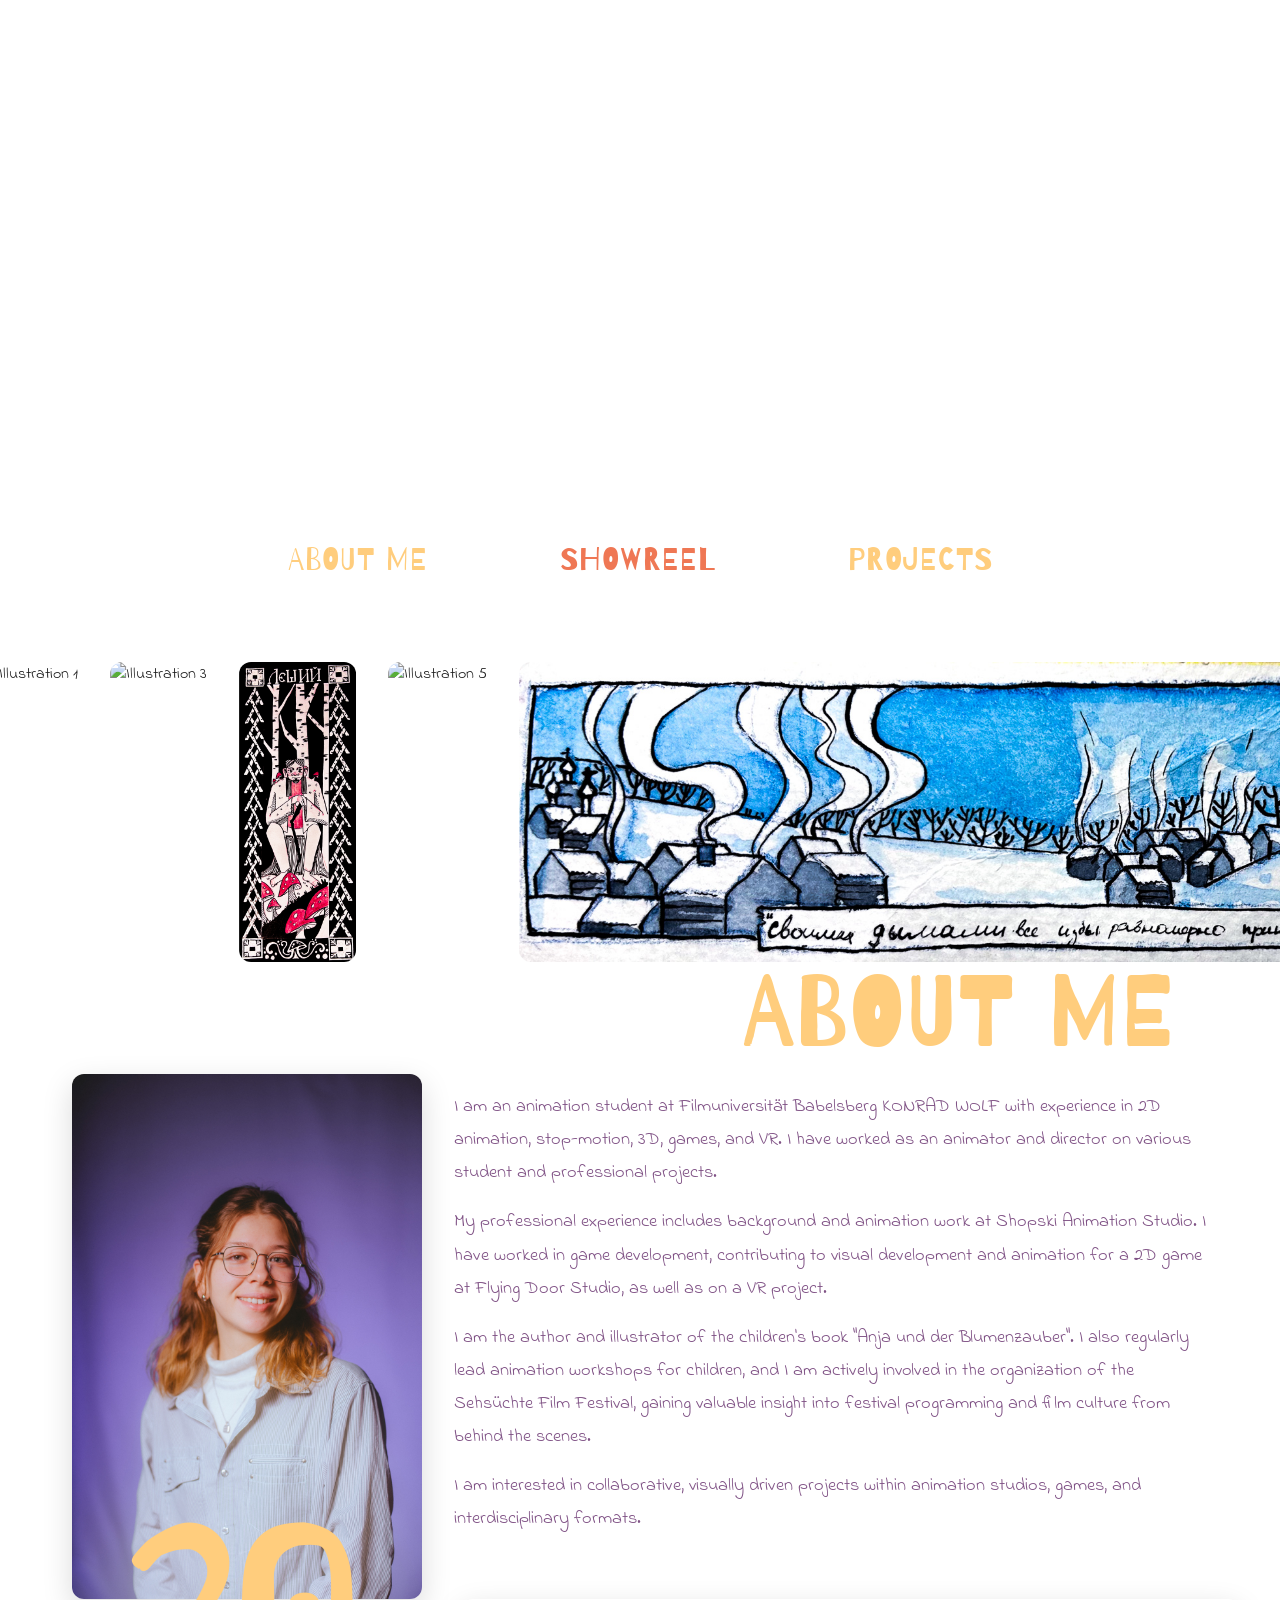
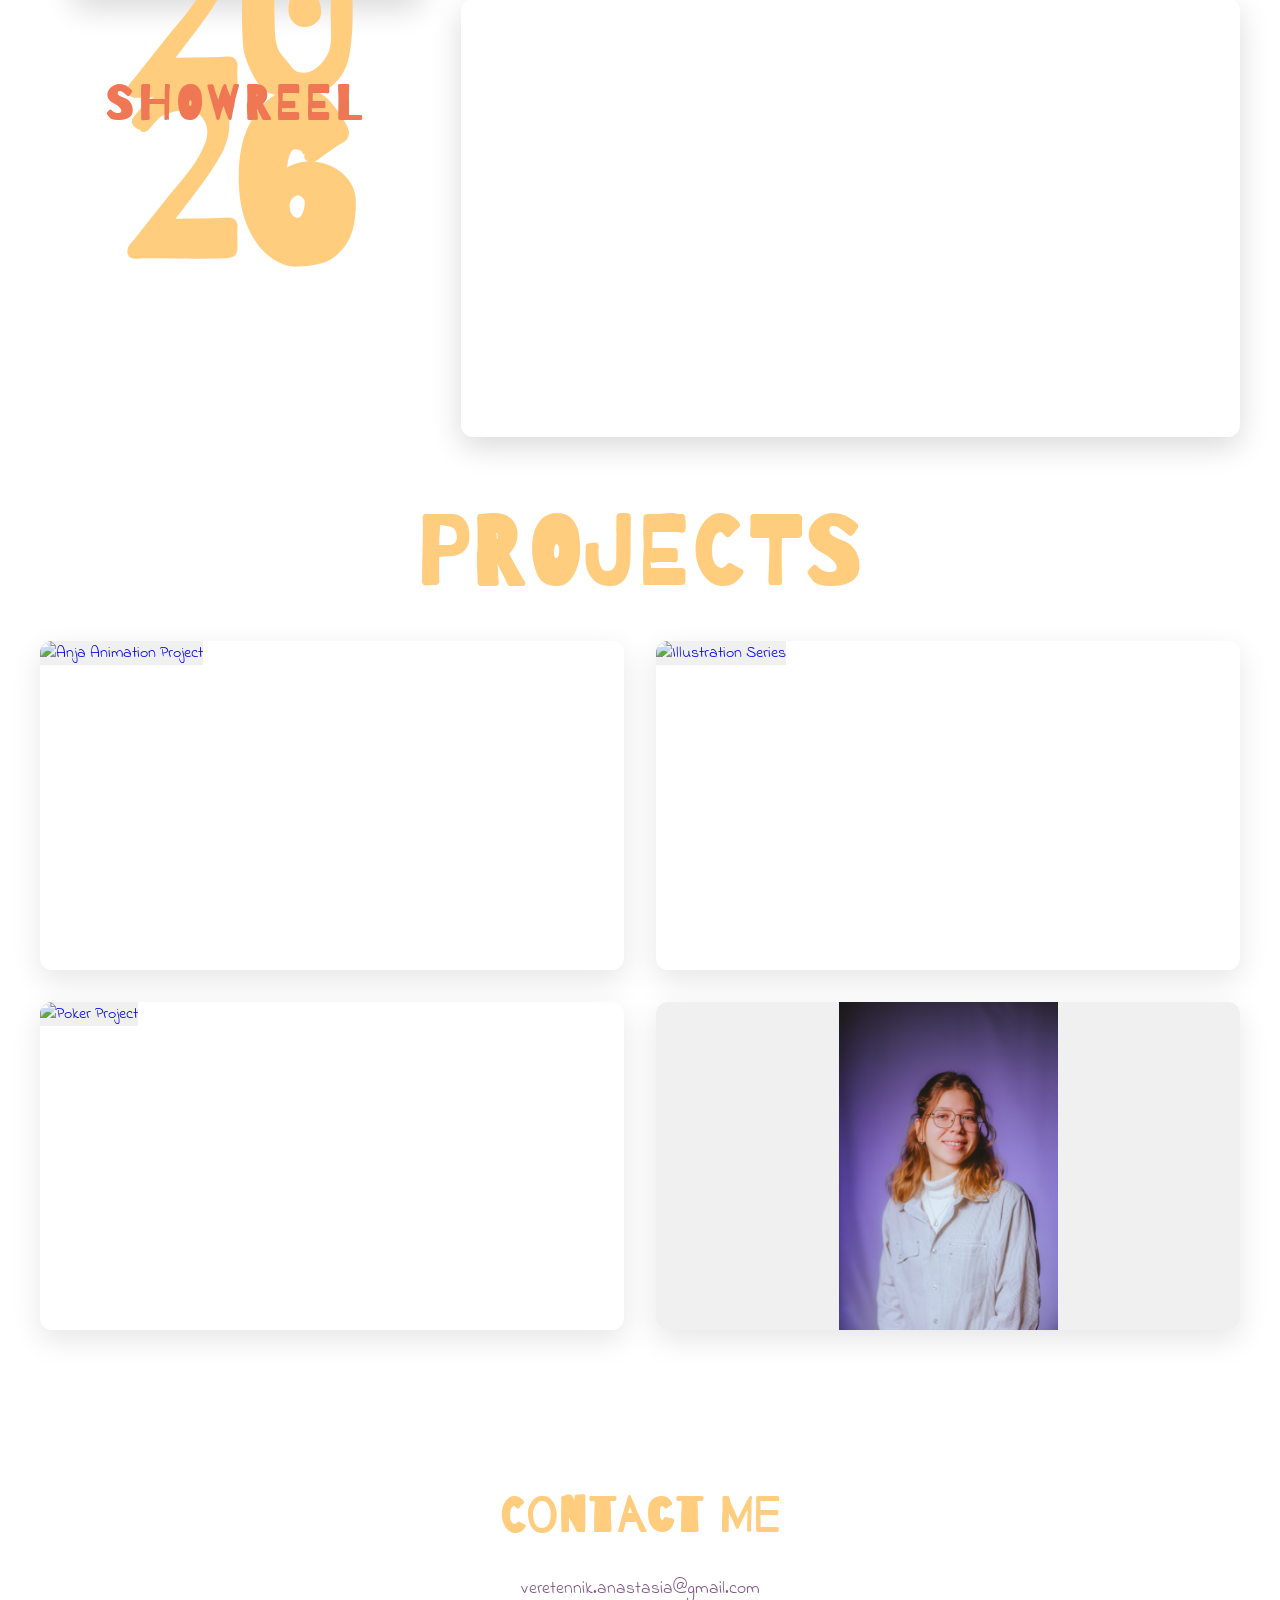
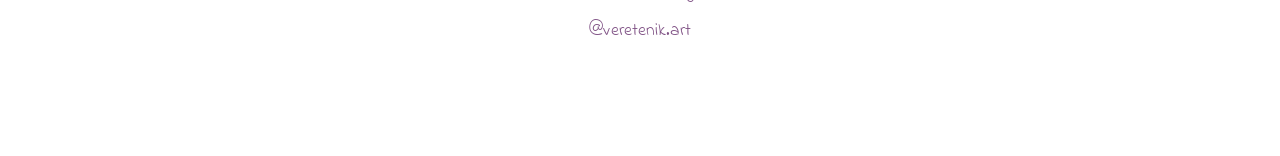
==== index.html @ 8723a213 "Home page ready" ====
<!DOCTYPE html>
<html lang="en">

<head>
    <meta charset="UTF-8">
    <meta name="viewport" content="width=device-width, initial-scale=1.0">
    <title>Anastasia Veretennikova - Portfolio</title>
    <link rel="preconnect" href="https://fonts.googleapis.com">
    <link rel="preconnect" href="https://fonts.gstatic.com" crossorigin>
    <link href="https://fonts.googleapis.com/css2?family=Barrio&family=Indie+Flower&display=swap" rel="stylesheet">
    <link rel="stylesheet" href="styles.css">
</head>

<body>
    <!-- Hero Section -->
    <section id="hero" class="hero">
        <video autoplay muted loop class="hero-animation">
            <source src="assets/Dream%204.MP4" type="video/mp4">
            <source src="assets/Poker/Anastasia_Veretennikova.mp4" type="video/mp4">
        </video>

        <!-- Navigation Buttons Below Hero -->
        <nav class="hero-nav">
            <button class="nav-btn" data-target="about">About Me</button>
            <button class="nav-btn" data-target="showreel">Showreel</button>
            <button class="nav-btn" data-target="projects">Projects</button>
        </nav>
    </section>

    <!-- Horizontal Scrolling Gallery -->
    <section id="gallery" class="gallery-section">
        <h2 class="section-title">Featured Works</h2>

        <div class="gallery-wrapper">
            <div class="gallery-container">
                <div class="gallery-item">
                    <img src="assets/Illustration/0.png" alt="Illustration 0">
                </div>
                <div class="gallery-item">
                    <img src="assets/Illustration/1.png" alt="Illustration 1">
                </div>
                <div class="gallery-item">
                    <img src="assets/Illustration/3.png" alt="Illustration 3">
                </div>
                <div class="gallery-item">
                    <img src="assets/Illustration/4.jpg" alt="Illustration 4">
                </div>
                <div class="gallery-item">
                    <img src="assets/Illustration/5.HEIC" alt="Illustration 5">
                </div>
                <div class="gallery-item">
                    <img src="assets/Illustration/6.jpg" alt="Illustration 6">
                </div>
                <div class="gallery-item">
                    <img src="assets/Illustration/7.png" alt="Illustration 7">
                </div>
            </div>
        </div>
    </section>

    <!-- About Me Section -->
    <section id="about" class="about-section">
        <div class="about-container">
            <h2 class="section-title">About Me</h2>
            <div class="about-image">
                <img src="assets/2026_SehsüchteTeam-01180.jpg" alt="Portrait">
            </div>
            <div class="about-content">
                <p class="about-text">
                    I am an animation student at Filmuniversität Babelsberg KONRAD WOLF with experience in 2D animation,
                    stop-motion, 3D, games, and VR. I have worked as an animator and director on various student and
                    professional projects.
                </p>
                <p class="about-text">
                    My professional experience includes background and animation work at Shopski Animation Studio. I
                    have worked in game development, contributing to visual development and animation for a 2D game at
                    Flying Door Studio, as well as on a VR project.
                </p>
                <p class="about-text">
                    I am the author and illustrator of the children's book "Anja und der Blumenzauber". I also regularly
                    lead animation workshops for children, and I am actively involved in the organization of the
                    Sehsüchte Film Festival, gaining valuable insight into festival programming and film culture from
                    behind the scenes.
                </p>
                <p class="about-text">
                    I am interested in collaborative, visually driven projects within animation studios, games, and
                    interdisciplinary formats.
                </p>
            </div>
        </div>
    </section>

    <!-- Showreel Section -->
    <section id="showreel" class="showreel-section">
        <div class="showreel-container">
            <div class="year-badge">
                <span>20</span>
                <span>26</span>
                <span class="showreel-label">SHOWREEL</span>
            </div>
            <div class="showreel-video">
                <iframe src="https://www.youtube.com/embed/4XA3v603rYA?si=5cX8AWuKpH0LhbHI" title="YouTube video player"
                    frameborder="0"
                    allow="accelerometer; autoplay; clipboard-write; encrypted-media; gyroscope; picture-in-picture; web-share"
                    referrerpolicy="strict-origin-when-cross-origin" allowfullscreen></iframe>
            </div>
        </div>
    </section>

    <!-- Projects Section -->
    <section id="projects" class="projects-section">
        <h2 class="section-title">Projects</h2>
        <div class="projects-grid">
            <a href="projects/anja.html" class="project-card">
                <img src="assets/Anja/Untitled_Artwork%2017.png" alt="Anja Animation Project">
                <div class="project-overlay">
                    <h3>Anja Animation</h3>
                    <p>Character animation project</p>
                </div>
            </a>
            <a href="projects/illustration.html" class="project-card">
                <img src="assets/Illustration/Untitled_Artwork%2059.png" alt="Illustration Series">
                <div class="project-overlay">
                    <h3>Illustration Series</h3>
                    <p>Digital artwork collection</p>
                </div>
            </a>
            <a href="projects/poker.html" class="project-card">
                <img src="assets/Poker/Untitled_Artwork-1.png" alt="Poker Project">
                <div class="project-overlay">
                    <h3>Poker Project</h3>
                    <p>Animation & design collaboration</p>
                </div>
            </a>
            <a href="projects/sehsuchte.html" class="project-card">
                <img src="assets/2026_SehsüchteTeam-01180.jpg" alt="Sehsüchte Team">
                <div class="project-overlay">
                    <h3>Sehsüchte Team</h3>
                    <p>Festival collaboration</p>
                </div>
            </a>
        </div>
    </section>

    <!-- Contact Section -->
    <section id="contact" class="contact-section">
        <h2 class="section-title contact-title">Contact Me</h2>
        <div class="contact-info">
            <a href="mailto:veretennik.anastasia@gmail.com" class="contact-link">veretennik.anastasia@gmail.com</a>
            <p class="contact-link">@veretenik.art</p>
        </div>
    </section>

    <script src="script.js"></script>
</body>

</html>
---- styles.css ----
* {
    margin: 0;
    padding: 0;
    box-sizing: border-box;
}

:root {
    --primary-color: #1a1a1a;
    --secondary-color: #ffffff;
    --accent-color: #ff6b6b;
    --light-gray: #f5f5f5;
    --dark-gray: #333333;
}

html {
    scroll-behavior: smooth;
}

body {
    font-family: "Indie Flower", cursive;
    color: var(--primary-color);
    background-color: #ffffff;
    overflow-x: hidden;
}

/* ===== HERO SECTION ===== */
.hero {
    position: relative;
    width: 100%;
    height: 70vh;
    display: flex;
    flex-direction: column;
    align-items: center;
    justify-content: flex-end;
    overflow: hidden;
    padding-bottom: 2rem;
}

.hero-animation {
    position: absolute;
    top: 0;
    left: 0;
    width: 100%;
    height: 100%;
    object-fit: cover;
    z-index: -1;
}

.hero-nav {
    display: flex;
    gap: 2rem;
    flex-wrap: wrap;
    justify-content: center;
    position: relative;
    z-index: 100;
}

.nav-btn {
    padding: 20px 50px;
    font-size: 2rem;
    font-weight: 400;
    font-family: "Barrio", system-ui;
    border: none;
    background-color: transparent;
    color: #FFCD7D;
    cursor: pointer;
    transition: all 0.3s ease;
    letter-spacing: 1px;
    text-transform: uppercase;
}

.nav-btn[data-target="showreel"] {
    color: #EF7754;
}

.nav-btn:hover {
    opacity: 0.7;
}

/* ===== GALLERY SECTION ===== */
.gallery-section {
    position: relative;
    width: 100%;
    height: 60vh;
    padding: 2rem 0 1rem 0;
    background-color: var(--secondary-color);
    display: flex;
    flex-direction: column;
    justify-content: flex-start;
    overflow: hidden;
}

.gallery-section .section-title {
    display: none;
}

.section-title {
    font-family: "Barrio", system-ui;
    font-size: 2.5rem;
    font-weight: 700;
    text-align: center;
    margin-bottom: 3rem;
    letter-spacing: 1px;
    color: var(--primary-color);
}

.gallery-wrapper {
    position: relative;
    width: 100%;
    overflow: hidden;
    padding-left: 2rem;
    padding-right: 2rem;
}

.gallery-container {
    display: flex;
    gap: 2rem;
    padding-left: 0;
    padding-right: 0;
}

.gallery-item {
    flex: 0 0 auto;
    height: 300px;
    border-radius: 12px;
    overflow: hidden;
}

.gallery-item img {
    height: 100%;
    width: auto;
    display: block;
}

/* ===== ABOUT SECTION ===== */
.about-section {
    width: 100%;
    padding: 0 2rem 2rem 2rem;
    background-color: transparent;
    position: relative;
    margin-top: -8rem;
    z-index: 50;
    overflow: visible;
}

.about-container {
    max-width: 1200px;
    margin: 0 auto;
    display: grid;
    grid-template-columns: auto 1fr;
    gap: 2rem;
    align-items: flex-start;
    position: relative;
    overflow: visible;
    background-color: transparent;
    padding: 2rem;
}

/* Overlay title "About Me" */
.about-container .section-title {
    position: absolute;
    top: -5rem;
    right: 2rem;
    left: auto;
    font-family: "Barrio", system-ui;
    font-size: 6rem;
    font-weight: 700;
    color: #FFCD7D;
    z-index: 100;
    pointer-events: none;
    white-space: nowrap;
    text-transform: uppercase;
    letter-spacing: 0.05em;
    grid-column: 1 / -1;
}

.about-content {
    position: relative;
    z-index: 2;
    padding: 1rem 0 1rem 0;
}

.about-text {
    font-size: 1.15rem;
    line-height: 1.8;
    margin-bottom: 1rem;
    color: #805386;
    text-align: left;
}

.about-image {
    width: 350px;
    height: auto;
    border-radius: 12px;
    overflow: hidden;
    box-shadow: 0 10px 30px rgba(0, 0, 0, 0.15);
    flex-shrink: 0;
    position: relative;
    z-index: 2;
}

.about-image img {
    width: 100%;
    height: auto;
    display: block;
    object-fit: cover;
}

.skills-list {
    display: flex;
    flex-wrap: wrap;
    gap: 1rem;
}

.skill-tag {
    padding: 0.6rem 1.2rem;
    background-color: var(--primary-color);
    color: var(--secondary-color);
    border-radius: 25px;
    font-size: 0.9rem;
    font-weight: 600;
}

/* ===== SHOWREEL SECTION ===== */
.showreel-section {
    width: 100%;
    padding: 2rem 2rem;
    background-color: transparent;
    position: relative;
    margin-top: -6rem;
    z-index: 60;
}

.showreel-container {
    max-width: 1200px;
    margin: 0 auto;
    display: grid;
    grid-template-columns: 1fr 2fr;
    gap: 2rem;
    align-items: stretch;
    position: relative;
    z-index: 60;
}

.year-badge {
    display: flex;
    flex-direction: column;
    justify-content: center;
    align-items: center;
    font-family: "Barrio", system-ui;
    font-size: 18vw;
    font-weight: 700;
    color: #FFCD7D;
    line-height: 0.7;
    text-align: center;
    position: relative;
    margin-top: -14rem;
    z-index: 100;
}

.year-badge span {
    display: block;
}

.showreel-label {
    position: absolute;
    top: 50%;
    left: 50%;
    transform: translate(-50%, -50%);
    font-family: "Barrio", system-ui;
    font-size: 3rem;
    font-weight: 700;
    letter-spacing: 0.3rem;
    margin-top: 0;
    color: #EF7754;
}

.showreel-content .section-title {
    text-align: left;
    margin-bottom: 1.5rem;
    color: var(--secondary-color);
    display: none;
}

.showreel-text {
    font-size: 1.1rem;
    line-height: 1.8;
    margin-bottom: 0;
    color: var(--primary-color);
}

.showreel-highlights {
    display: none;
}

.highlight-item {
    padding: 1.5rem;
    background-color: var(--secondary-color);
    border-left: 4px solid var(--accent-color);
    border-radius: 4px;
}

.highlight-item h4 {
    font-size: 1.1rem;
    margin-bottom: 0.5rem;
    color: var(--primary-color);
}

.highlight-item p {
    color: var(--dark-gray);
    font-size: 0.95rem;
}

.showreel-video {
    border-radius: 12px;
    overflow: hidden;
    box-shadow: 0 10px 30px rgba(0, 0, 0, 0.15);
    aspect-ratio: 16 / 9;
    background-color: #ffffff;
    position: relative;
    z-index: 60;
}

.showreel-video iframe {
    width: 100%;
    height: 100%;
    border-radius: 12px;
}

/* ===== PROJECTS SECTION ===== */
.projects-section {
    width: 100%;
    padding: 2rem 2rem 4rem 2rem;
    background-color: var(--secondary-color);
}

.projects-section .section-title {
    font-family: "Barrio", system-ui;
    font-size: 6rem;
    font-weight: 700;
    color: #FFCD7D;
    text-transform: uppercase;
    letter-spacing: 0.05em;
    text-align: center;
    margin-bottom: 2rem;
}

.projects-grid {
    max-width: 1200px;
    margin: 0 auto;
    display: grid;
    grid-template-columns: repeat(2, 1fr);
    gap: 2rem;
}

.project-card {
    position: relative;
    width: 100%;
    aspect-ratio: 16 / 9;
    border-radius: 12px;
    overflow: hidden;
    cursor: pointer;
    box-shadow: 0 10px 30px rgba(0, 0, 0, 0.1);
    transition: transform 0.3s ease;
    text-decoration: none;
    display: block;
}

.project-card:hover {
    transform: translateY(-8px);
}

.project-card img,
.project-card video {
    width: 100%;
    height: 100%;
    object-fit: contain;
    background-color: #f0f0f0;
}

.project-overlay {
    position: absolute;
    top: 0;
    left: 0;
    right: 0;
    bottom: 0;
    background: linear-gradient(135deg, rgba(0, 0, 0, 0.7) 0%, rgba(0, 0, 0, 0.4) 100%);
    display: flex;
    flex-direction: column;
    align-items: center;
    justify-content: center;
    color: var(--secondary-color);
    text-align: center;
    opacity: 0;
    transition: opacity 0.3s ease;
    padding: 2rem;
}

.project-card:hover .project-overlay {
    opacity: 1;
}

.project-overlay h3 {
    font-size: 1.5rem;
    margin-bottom: 0.5rem;
}

.project-overlay p {
    font-size: 0.95rem;
}

/* ===== PARALLAX SCROLL EFFECT ===== */
@keyframes scroll-gallery {
    0% {
        transform: translateX(0);
    }
}

/* Parallax effect on scroll - dynamically applied via JavaScript */
.gallery-container.parallax {
    transform: translateX(var(--scroll-offset, 0px));
}

/* ===== RESPONSIVE DESIGN ===== */
@media (max-width: 768px) {
    .hero-nav {
        gap: 1rem;
    }

    .nav-btn {
        padding: 10px 20px;
        font-size: 0.9rem;
    }

    .section-title {
        font-size: 2rem;
    }

    .about-container {
        grid-template-columns: 1fr;
        gap: 2rem;
    }

    .about-image {
        order: -1;
        width: 100%;
        max-width: 300px;
        margin: 0 auto;
    }

    .about-container .section-title {
        position: relative;
        top: 0;
        font-size: 3rem;
        text-align: center;
        color: #FFCD7D;
    }

    .showreel-container {
        grid-template-columns: 1fr;
        gap: 2rem;
    }

    .showreel-content .section-title {
        text-align: center;
    }

    .about-text,
    .showreel-text {
        text-align: center;
    }

    .showreel-highlights {
        flex-direction: row;
        flex-wrap: wrap;
    }

    .highlight-item {
        flex: 1;
        min-width: 200px;
    }

    .gallery-item {
        width: 300px;
        height: 225px;
    }

    .gallery-wrapper {
        padding: 0 1rem;
    }

    .gallery-container {
        gap: 1rem;
    }

    .projects-grid {
        grid-template-columns: repeat(auto-fit, minmax(200px, 1fr));
        gap: 1.5rem;
    }
}

@media (max-width: 480px) {
    .hero-nav {
        flex-direction: column;
        gap: 0.5rem;
    }

    .nav-btn {
        width: 100%;
        max-width: 200px;
    }

    .section-title {
        font-size: 1.5rem;
        margin-bottom: 2rem;
    }

    .about-container {
        gap: 1.5rem;
    }

    .skills-list {
        gap: 0.5rem;
    }

    .skill-tag {
        padding: 0.5rem 1rem;
        font-size: 0.8rem;
    }

    .showreel-container {
        gap: 1.5rem;
    }

    .showreel-highlights {
        gap: 1rem;
    }

    .highlight-item {
        padding: 1rem;
    }

    .gallery-item {
        width: 250px;
        height: 188px;
    }

    .projects-grid {
        grid-template-columns: 1fr;
    }
}

/* ===== CONTACT SECTION ===== */
.contact-section {
    width: 100%;
    padding: 6rem 2rem;
    background-color: var(--secondary-color);
    text-align: center;
}

.contact-title {
    font-size: 3rem;
    color: #FFCD7D;
    margin-bottom: 2rem;
}

.contact-info {
    max-width: 600px;
    margin: 0 auto;
}

.contact-link {
    display: block;
    font-size: 1.1rem;
    color: #805386;
    margin-bottom: 1rem;
    text-decoration: none;
    transition: opacity 0.3s ease;
}

.contact-link:hover {
    opacity: 0.8;
}
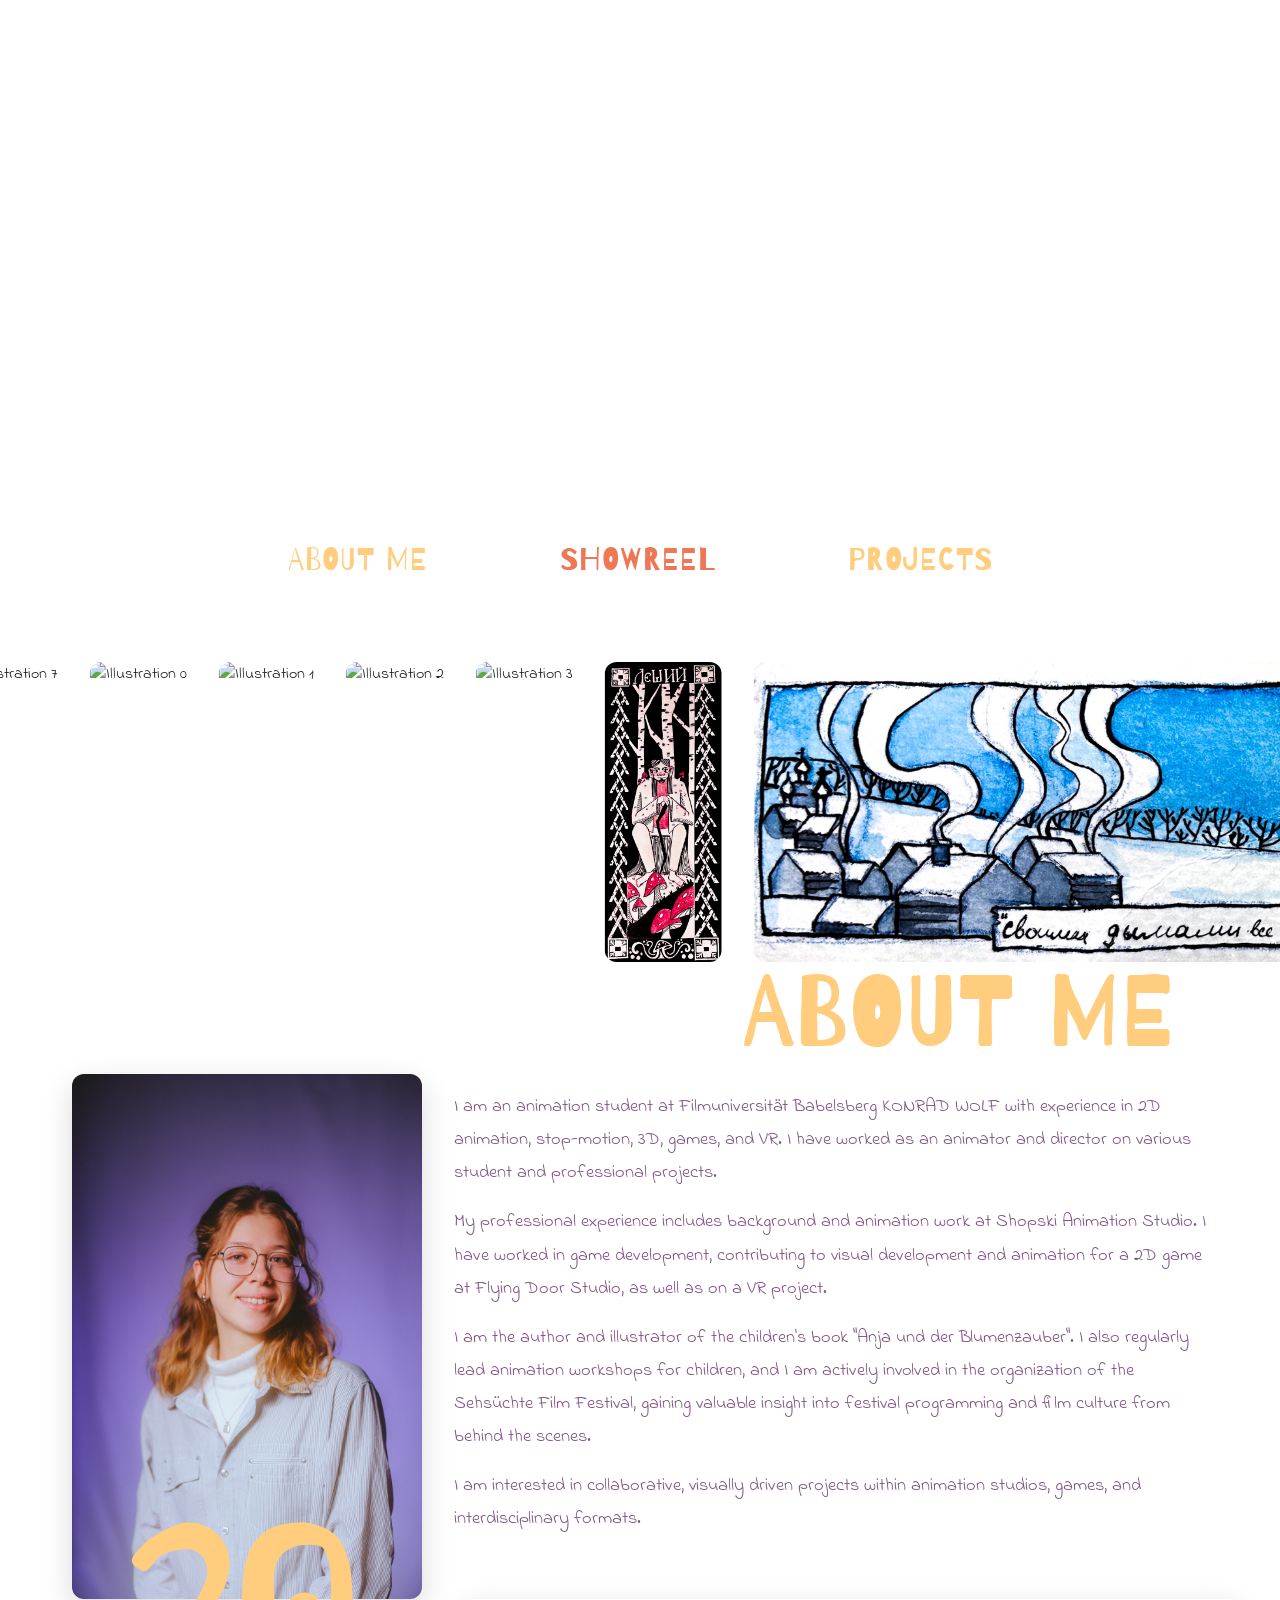
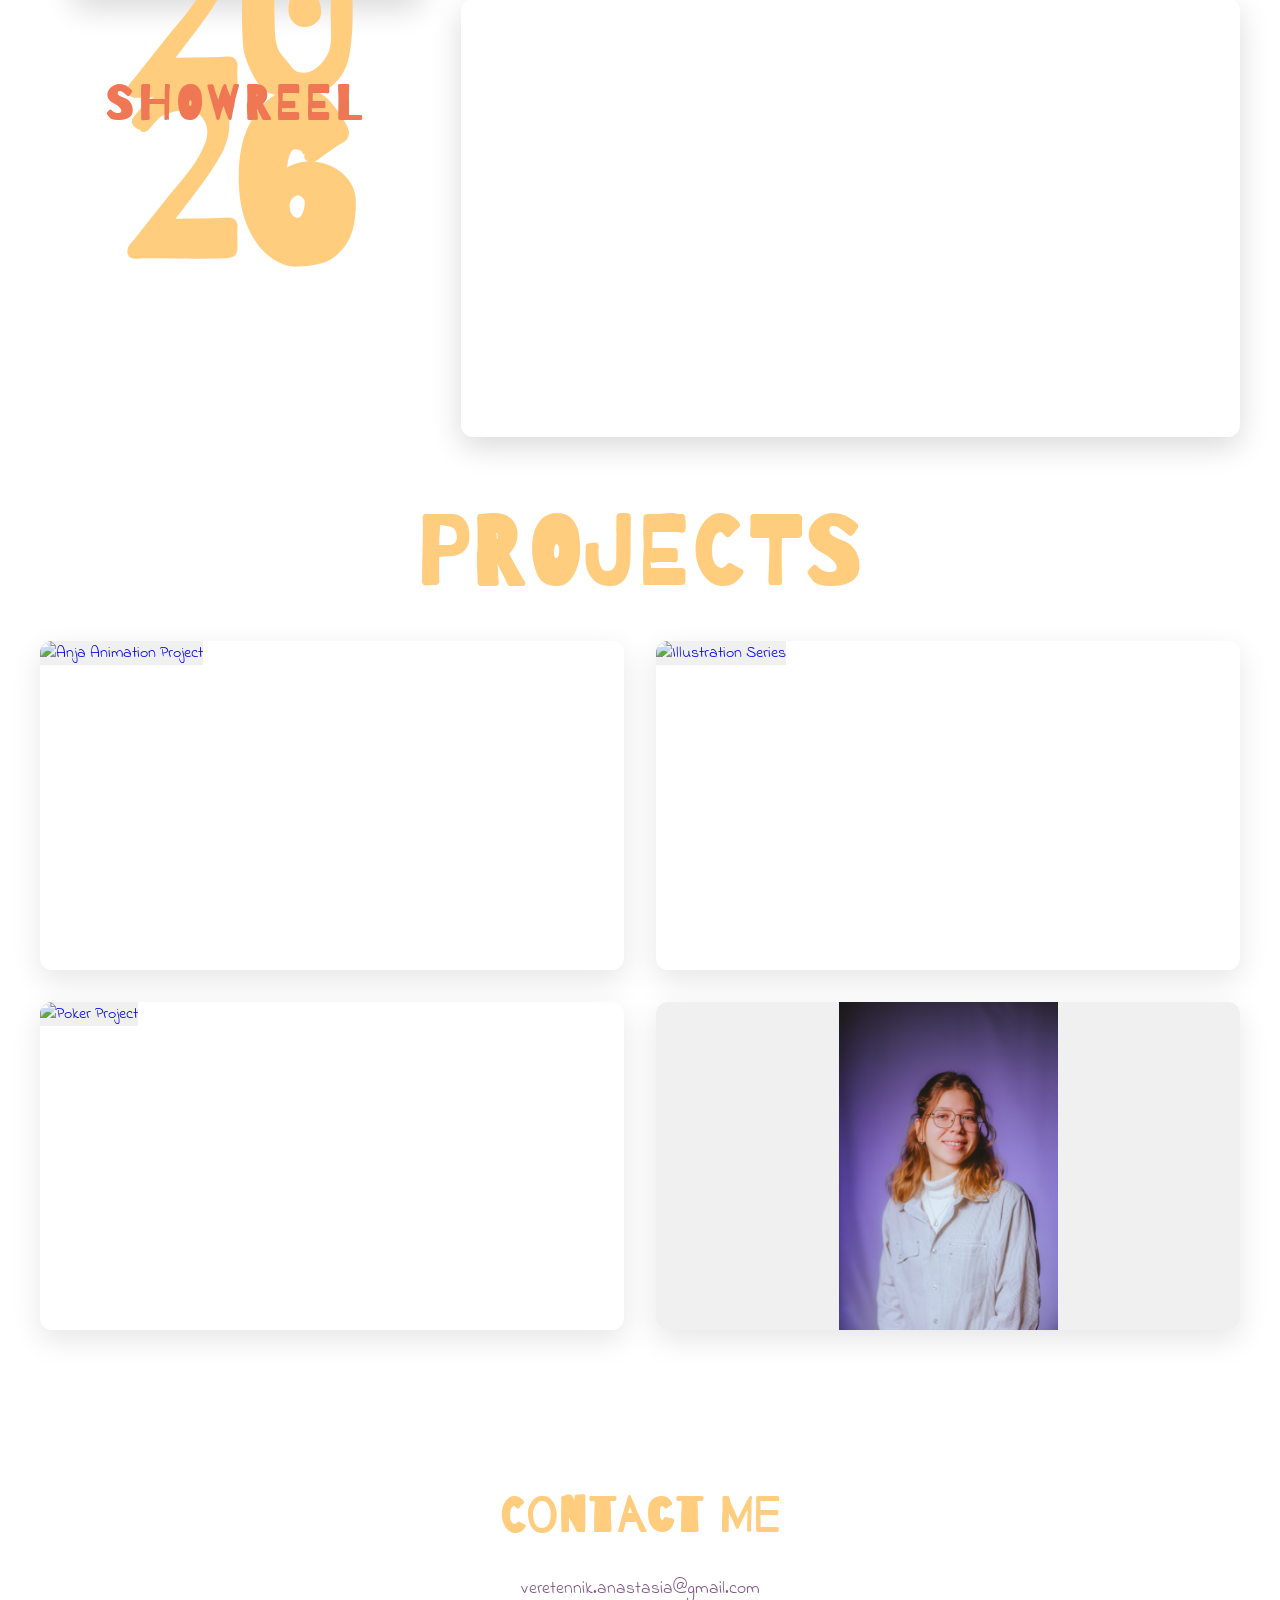
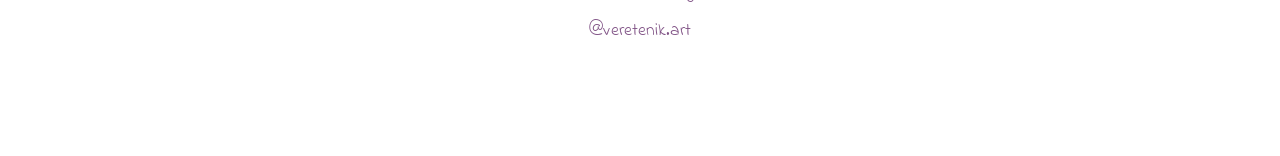
==== commit 5b94955c: "gallery oder" ====
--- a/index.html
+++ b/index.html
@@ -34,10 +34,19 @@
         <div class="gallery-wrapper">
             <div class="gallery-container">
                 <div class="gallery-item">
+                    <img src="assets/Illustration/5.HEIC" alt="Illustration 5">
+                </div>
+                <div class="gallery-item">
+                    <img src="assets/Illustration/7.png" alt="Illustration 7">
+                </div>
+                <div class="gallery-item">
                     <img src="assets/Illustration/0.png" alt="Illustration 0">
                 </div>
                 <div class="gallery-item">
                     <img src="assets/Illustration/1.png" alt="Illustration 1">
+                </div>
+                <div class="gallery-item">
+                    <img src="assets/Illustration/2.png" alt="Illustration 2">
                 </div>
                 <div class="gallery-item">
                     <img src="assets/Illustration/3.png" alt="Illustration 3">
@@ -46,13 +55,7 @@
                     <img src="assets/Illustration/4.jpg" alt="Illustration 4">
                 </div>
                 <div class="gallery-item">
-                    <img src="assets/Illustration/5.HEIC" alt="Illustration 5">
-                </div>
-                <div class="gallery-item">
                     <img src="assets/Illustration/6.jpg" alt="Illustration 6">
-                </div>
-                <div class="gallery-item">
-                    <img src="assets/Illustration/7.png" alt="Illustration 7">
                 </div>
             </div>
         </div>
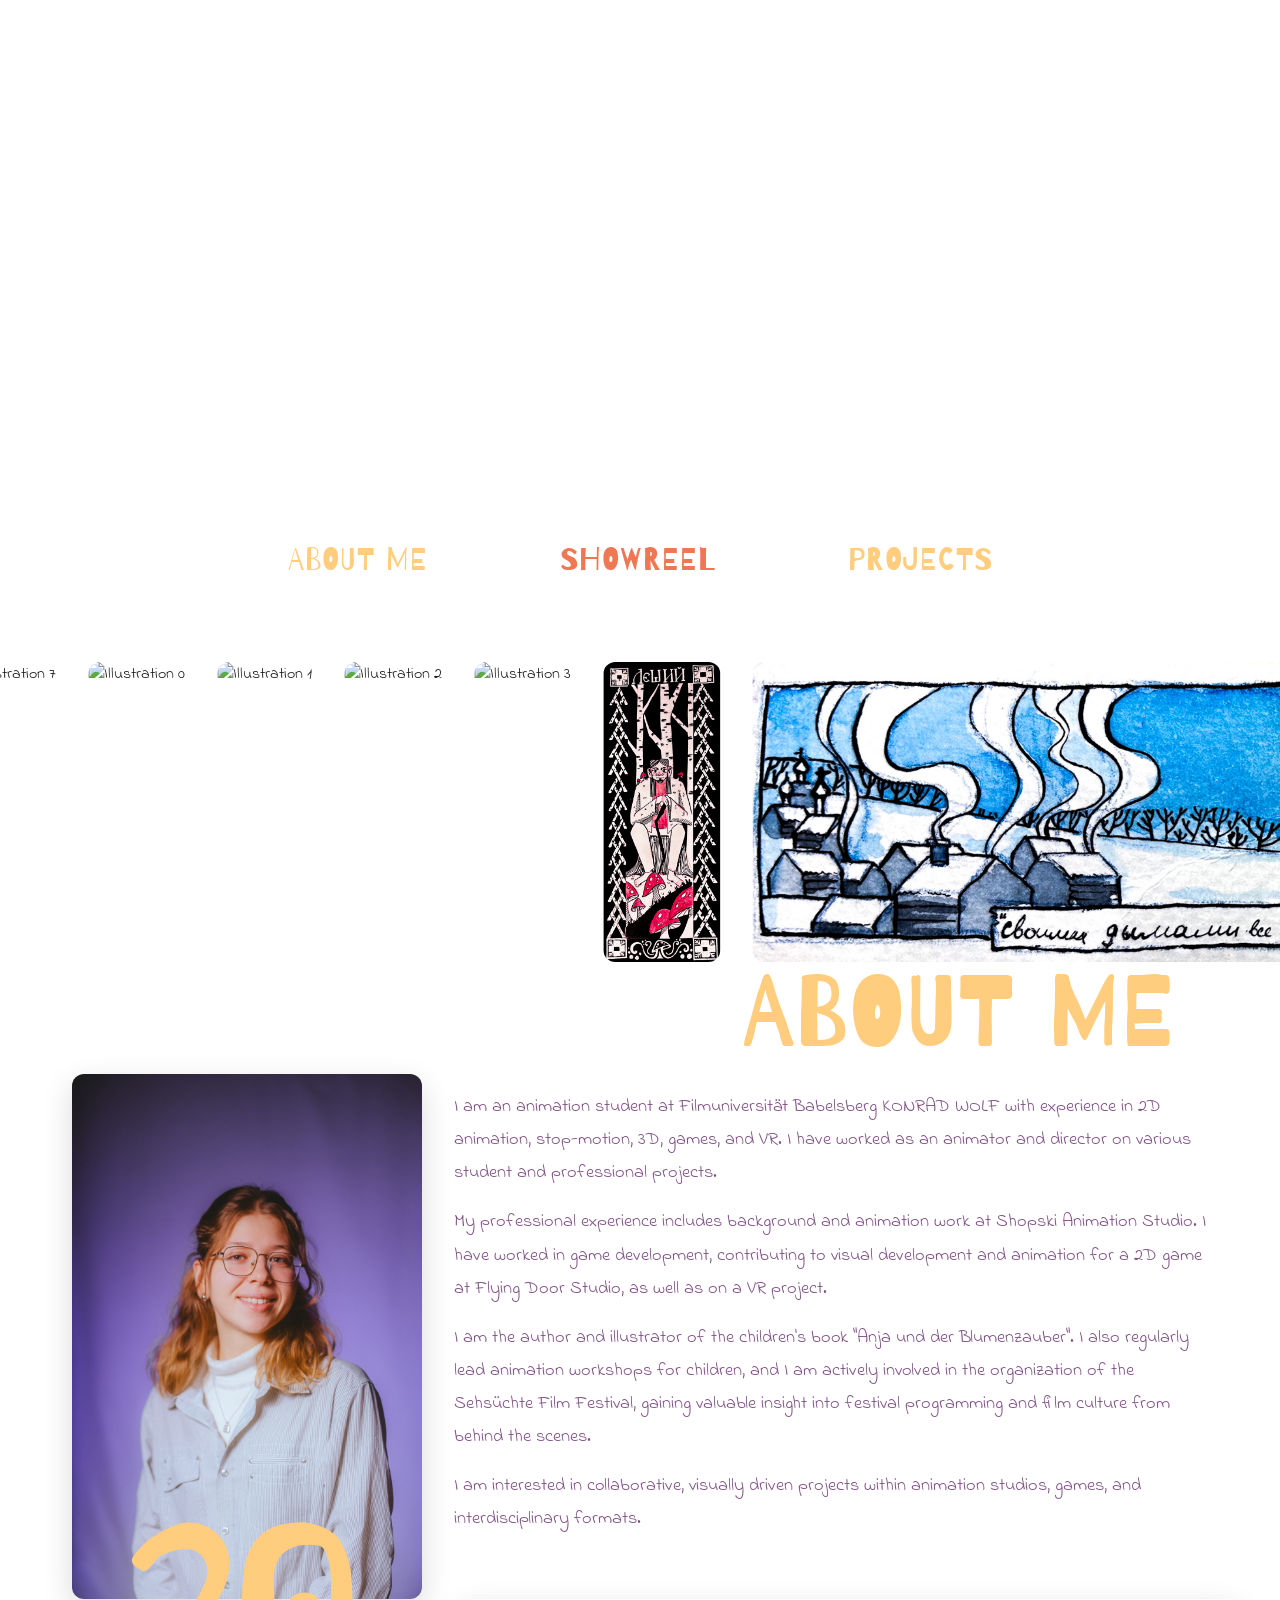
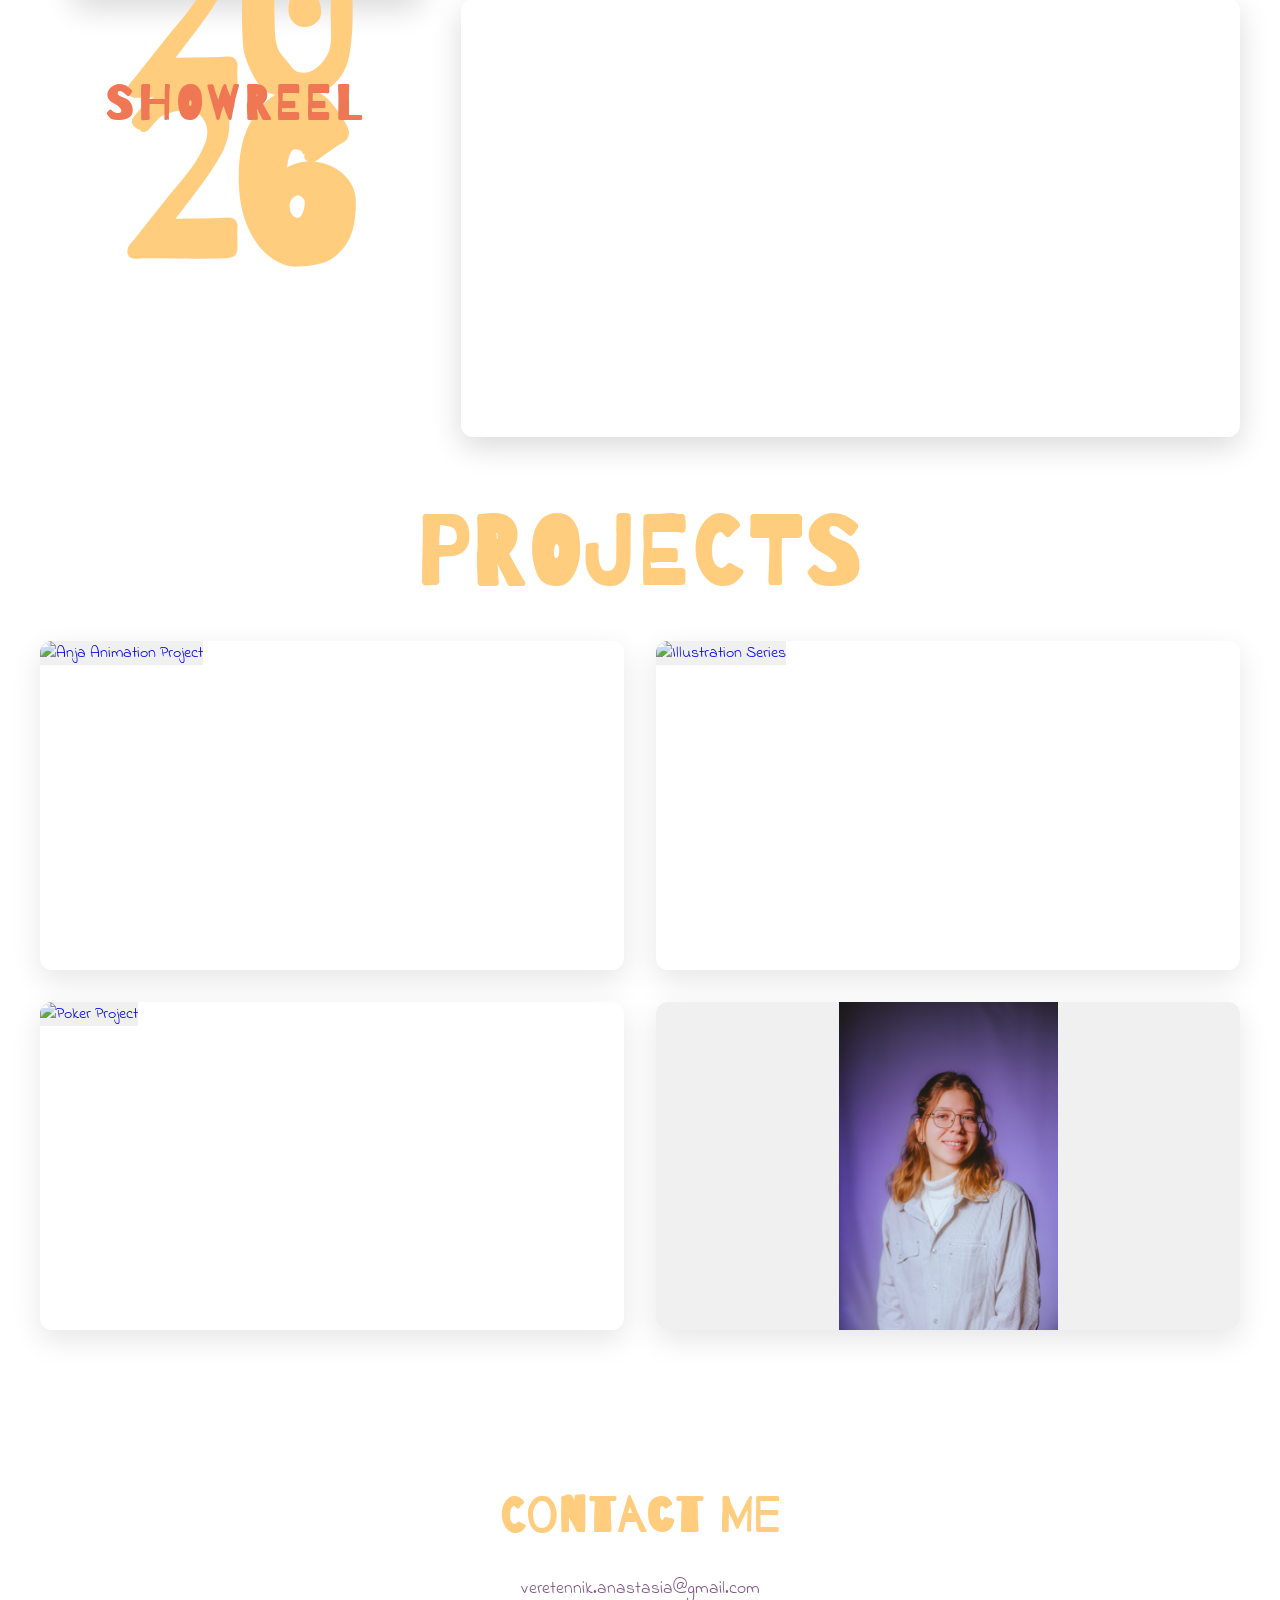
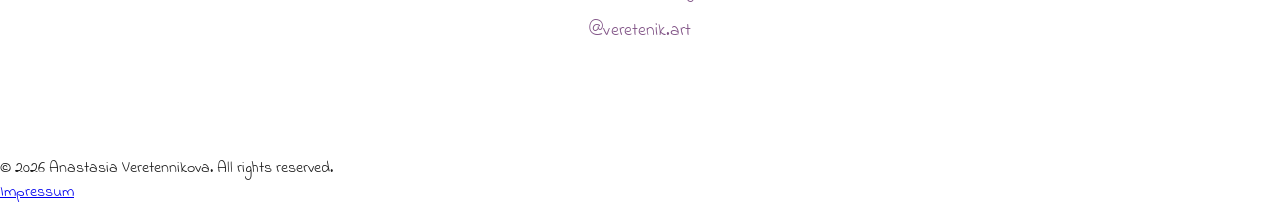
==== commit 4013c34e: "sitem" ====
--- a/index.html
+++ b/index.html
@@ -4,7 +4,12 @@
 <head>
     <meta charset="UTF-8">
     <meta name="viewport" content="width=device-width, initial-scale=1.0">
-    <title>Anastasia Veretennikova - Portfolio</title>
+    <title>Anastasia Veretennikova - Portfolio | Animation, Illustration & Design</title>
+    <meta name="description" content="Anastasia Veretennikova - Animation student and artist specializing in 2D animation, stop-motion, 3D, and illustration. Explore my portfolio of creative projects.">
+    <meta name="keywords" content="Anastasia Veretennikova, animation, illustration, portfolio, digital art, character animation, filmmaker">
+    <meta name="author" content="Anastasia Veretennikova">
+    <meta name="robots" content="index, follow">
+    <link rel="canonical" href="https://anastasia-veretennikova.de/">
     <link rel="preconnect" href="https://fonts.googleapis.com">
     <link rel="preconnect" href="https://fonts.gstatic.com" crossorigin>
     <link href="https://fonts.googleapis.com/css2?family=Barrio&family=Indie+Flower&display=swap" rel="stylesheet">
@@ -154,6 +159,14 @@
         </div>
     </section>
 
+    <!-- Footer -->
+    <footer class="footer">
+        <div class="footer-content">
+            <p>&copy; 2026 Anastasia Veretennikova. All rights reserved.</p>
+            <a href="impressum.html" class="footer-link">Impressum</a>
+        </div>
+    </footer>
+
     <script src="script.js"></script>
 </body>
 
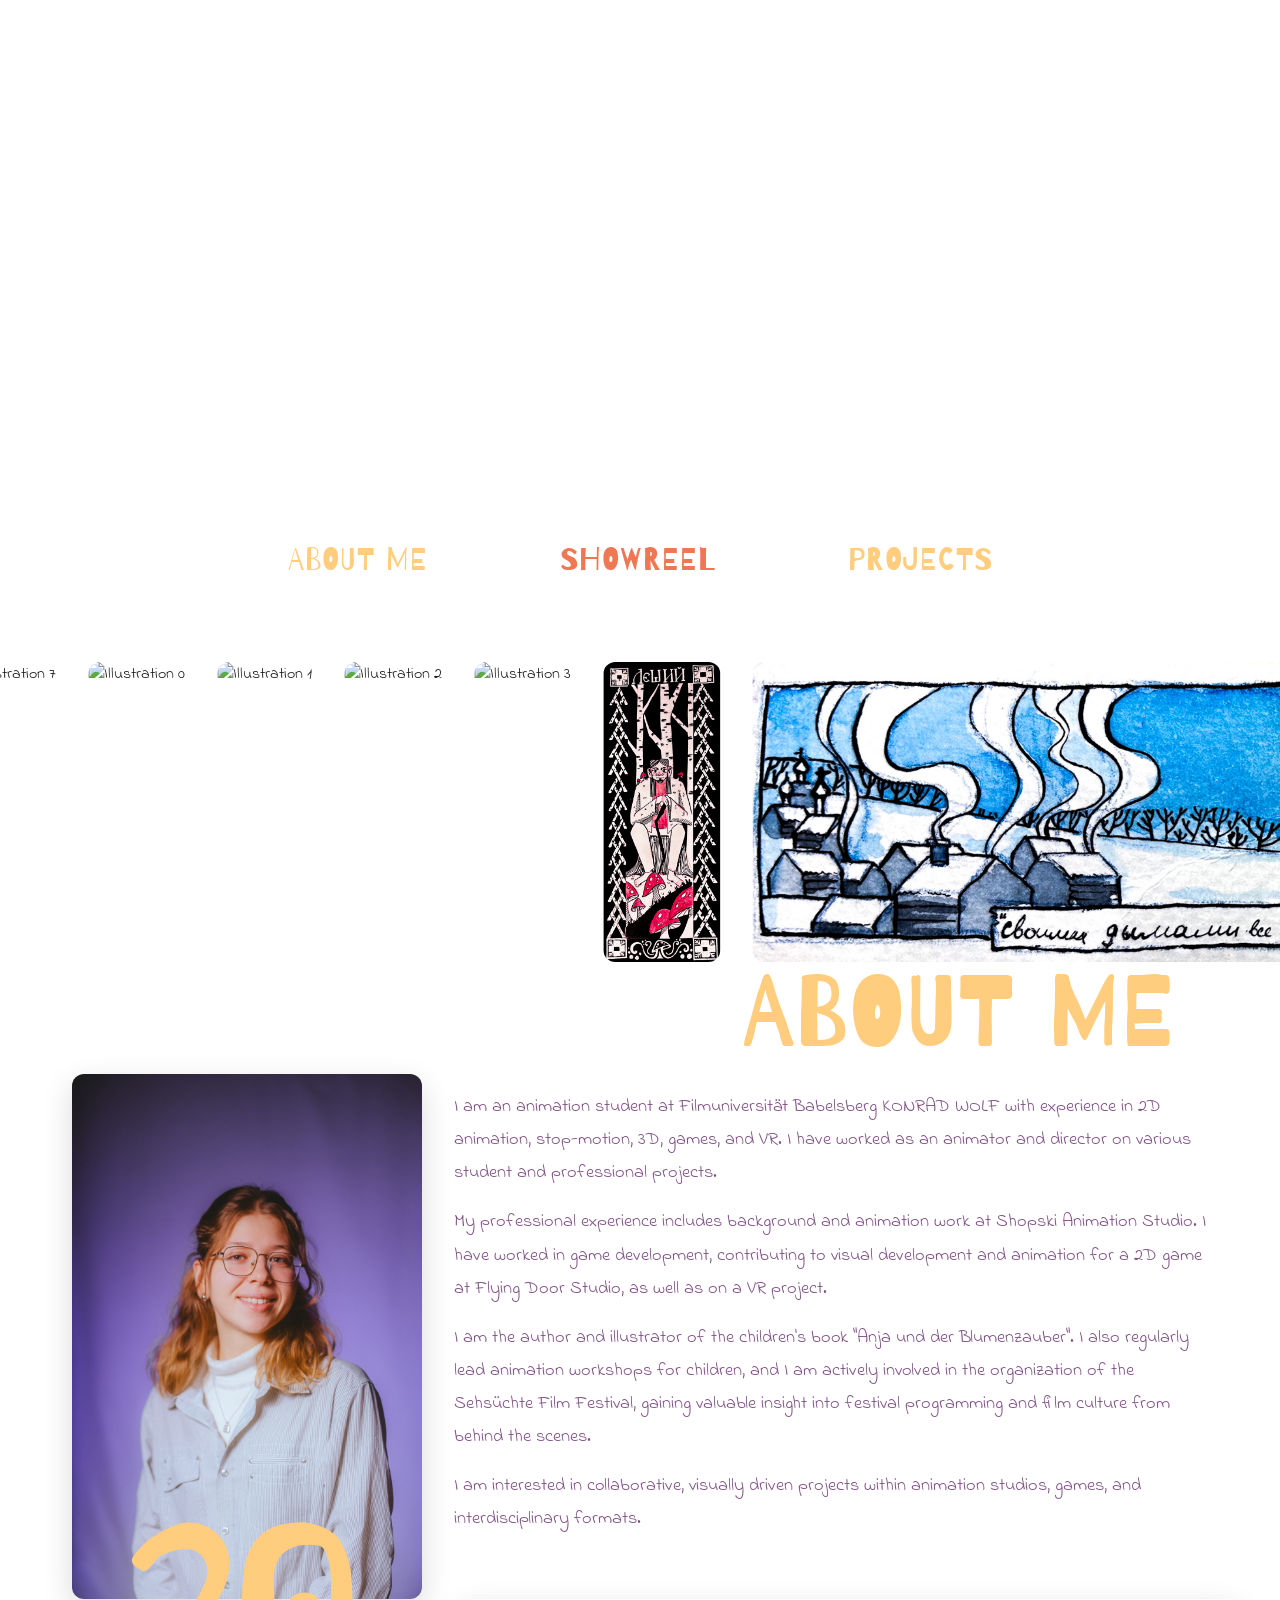
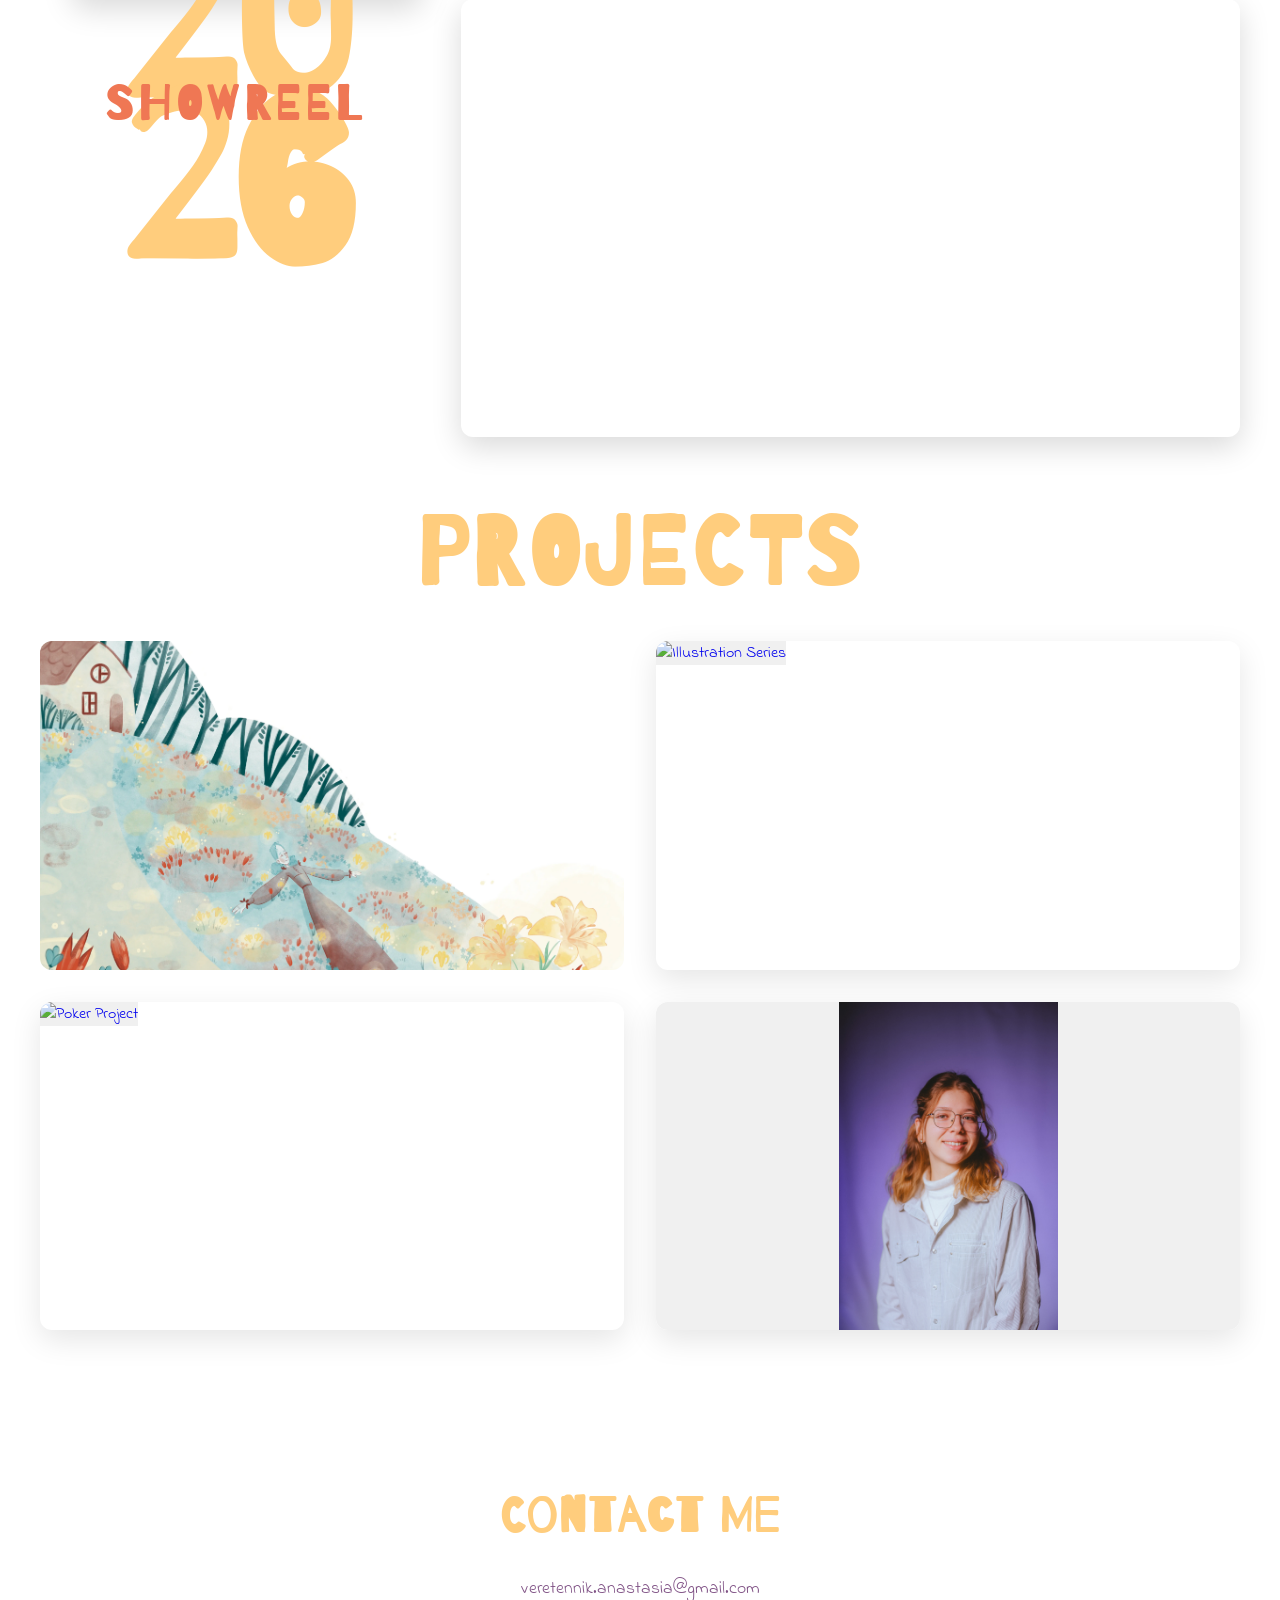
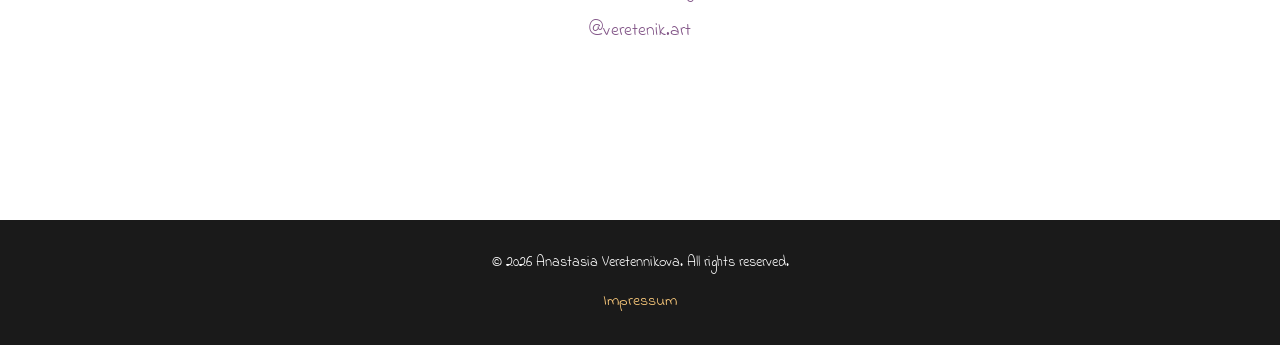
==== commit e6f10cbe: "Before Poker" ====
--- a/index.html
+++ b/index.html
@@ -119,11 +119,11 @@
     <section id="projects" class="projects-section">
         <h2 class="section-title">Projects</h2>
         <div class="projects-grid">
-            <a href="projects/anja.html" class="project-card">
-                <img src="assets/Anja/Untitled_Artwork%2017.png" alt="Anja Animation Project">
-                <div class="project-overlay">
-                    <h3>Anja Animation</h3>
-                    <p>Character animation project</p>
+            <a href="projects/anja.html" class="project-card anja-project-card">
+                <img src="assets/Anja/a6.webp" alt="Anja Illustrated Book Project">
+                <div class="project-overlay anja-overlay">
+                    <h3>Anja</h3>
+                    <p>Illustrated book</p>
                 </div>
             </a>
             <a href="projects/illustration.html" class="project-card">
--- a/styles.css
+++ b/styles.css
@@ -409,6 +409,58 @@
     font-size: 0.95rem;
 }
 
+/* Anja Project Card Special Styling */
+.anja-project-card {
+    box-shadow: none;
+}
+
+.anja-project-card img {
+    width: 100%;
+    height: 100%;
+    object-fit: cover;
+    background-color: transparent;
+}
+
+.anja-project-card:hover {
+    transform: none;
+}
+
+.anja-project-card:hover .anja-overlay {
+    opacity: 1;
+    background-color: #67AAAD;
+}
+
+.anja-overlay {
+    position: absolute;
+    top: 0;
+    left: 0;
+    right: 0;
+    bottom: 0;
+    background: transparent;
+    display: flex;
+    flex-direction: column;
+    align-items: center;
+    justify-content: center;
+    color: white;
+    text-align: center;
+    opacity: 0;
+    transition: all 0.3s ease;
+    padding: 2rem;
+}
+
+.anja-overlay h3 {
+    font-size: 2.5rem;
+    font-family: "Barrio", system-ui;
+    margin-bottom: 0.5rem;
+    color: white;
+}
+
+.anja-overlay p {
+    font-size: 1.2rem;
+    font-family: "Indie Flower", cursive;
+    color: white;
+}
+
 /* ===== PARALLAX SCROLL EFFECT ===== */
 @keyframes scroll-gallery {
     0% {
@@ -580,4 +632,34 @@
 
 .contact-link:hover {
     opacity: 0.8;
+}
+
+/* ===== FOOTER ===== */
+.footer {
+    background-color: #1a1a1a;
+    color: #ffffff;
+    padding: 2rem;
+    text-align: center;
+    margin-top: 4rem;
+}
+
+.footer-content {
+    max-width: 1200px;
+    margin: 0 auto;
+}
+
+.footer-content p {
+    margin-bottom: 1rem;
+    font-size: 0.9rem;
+}
+
+.footer-link {
+    color: #FFCD7D;
+    text-decoration: none;
+    transition: opacity 0.3s ease;
+}
+
+.footer-link:hover {
+    opacity: 0.8;
+    text-decoration: underline;
 }
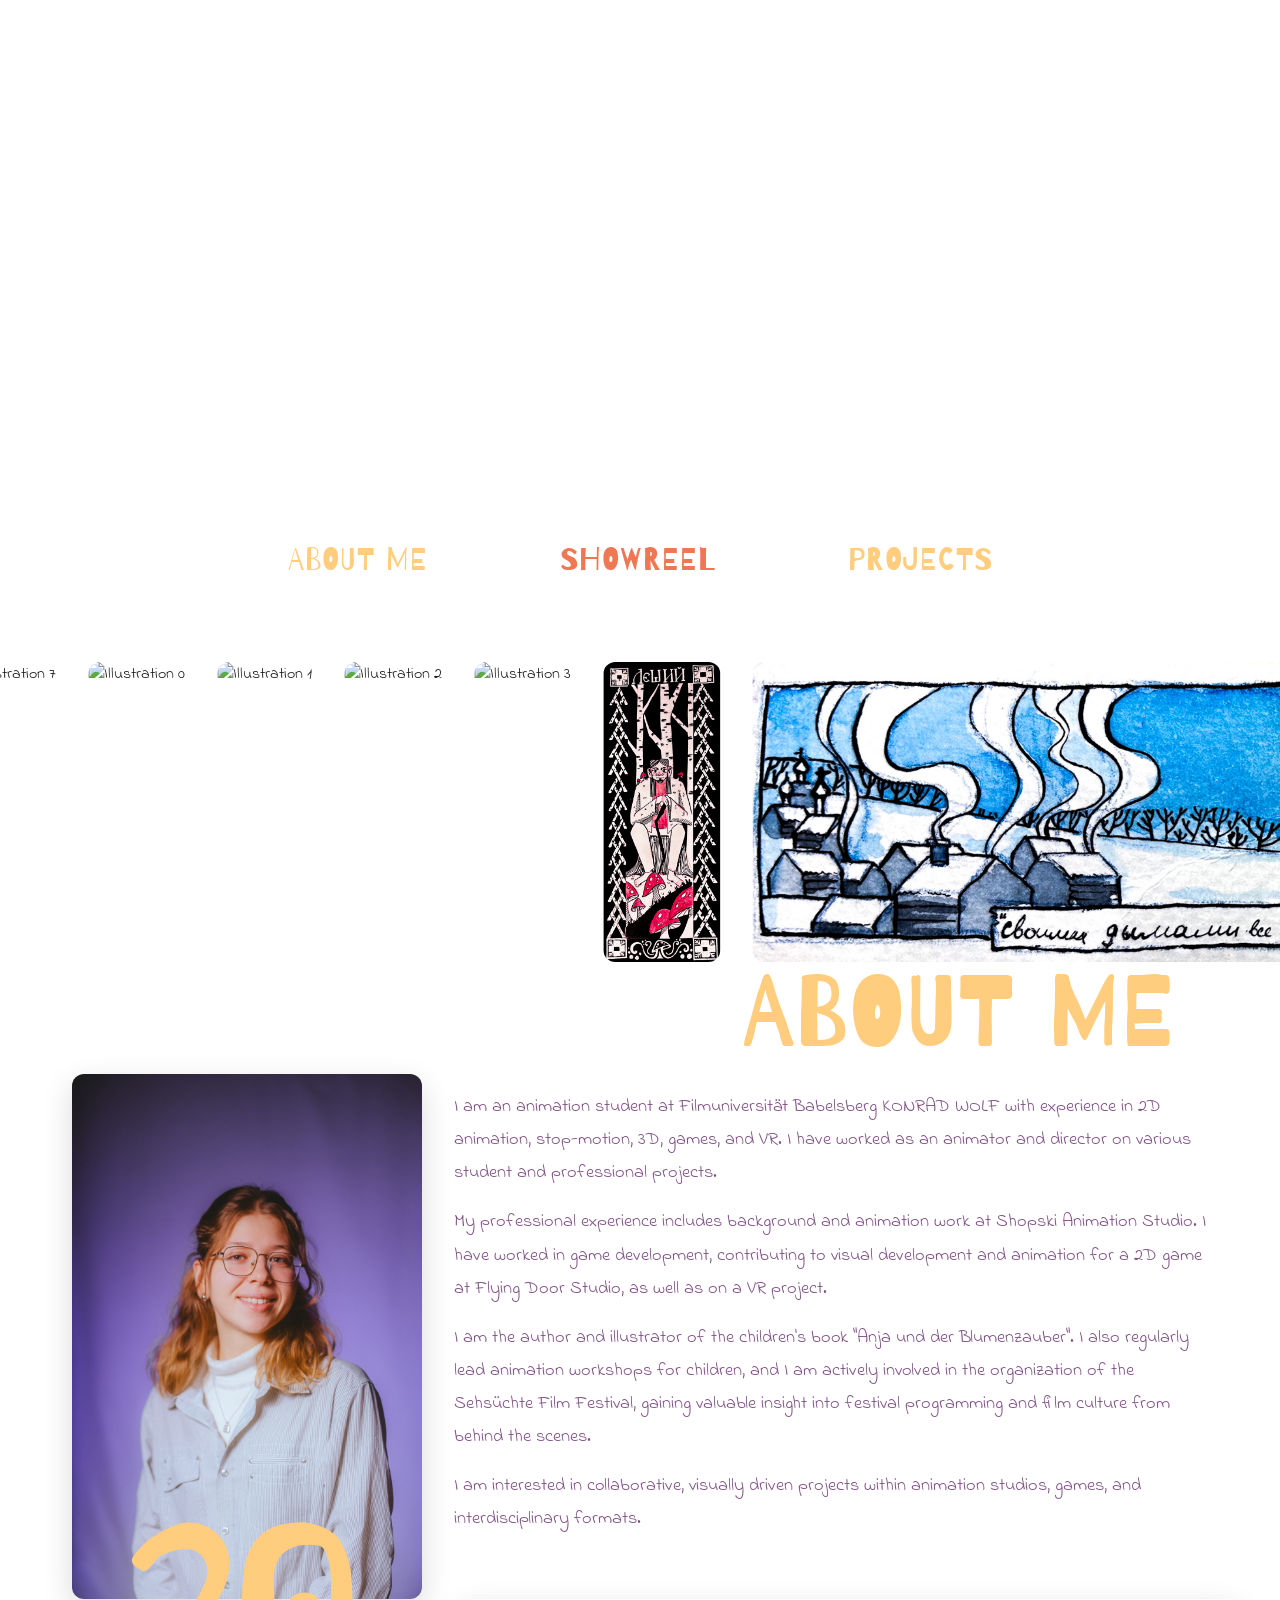
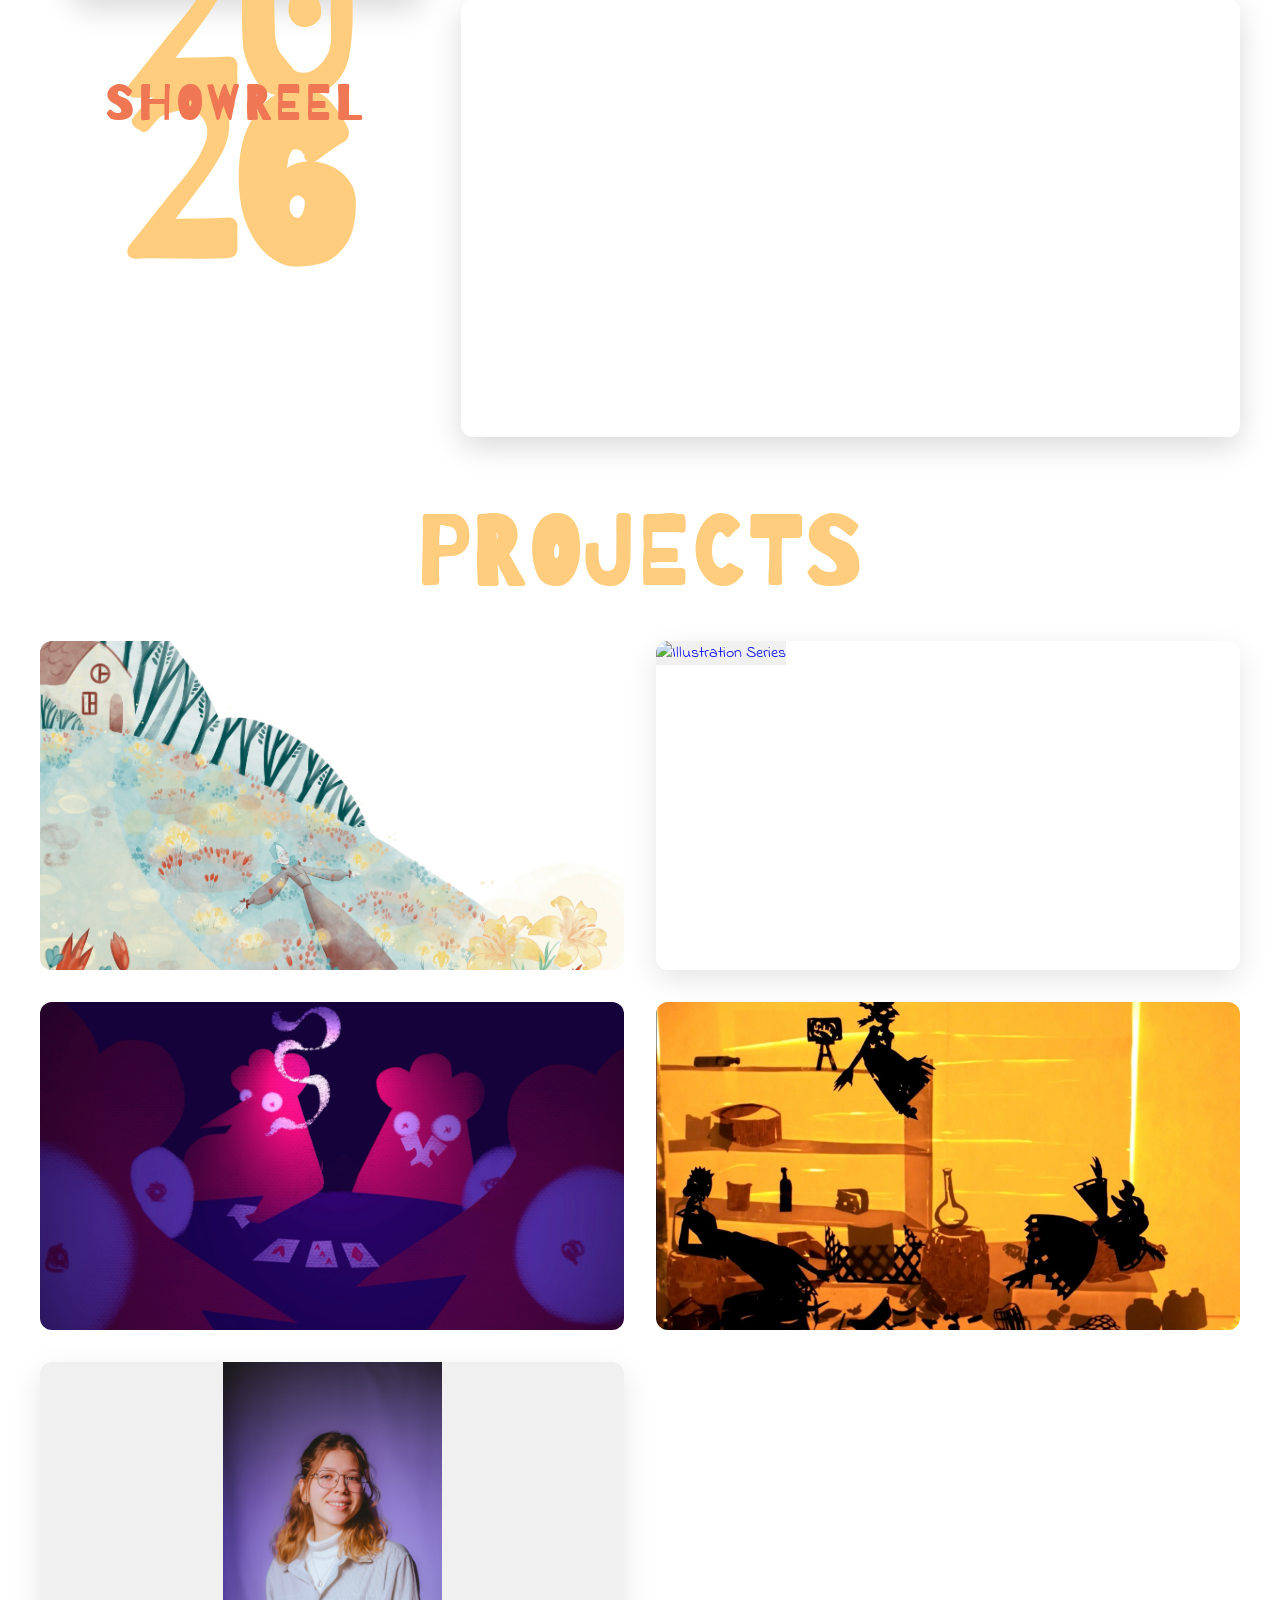
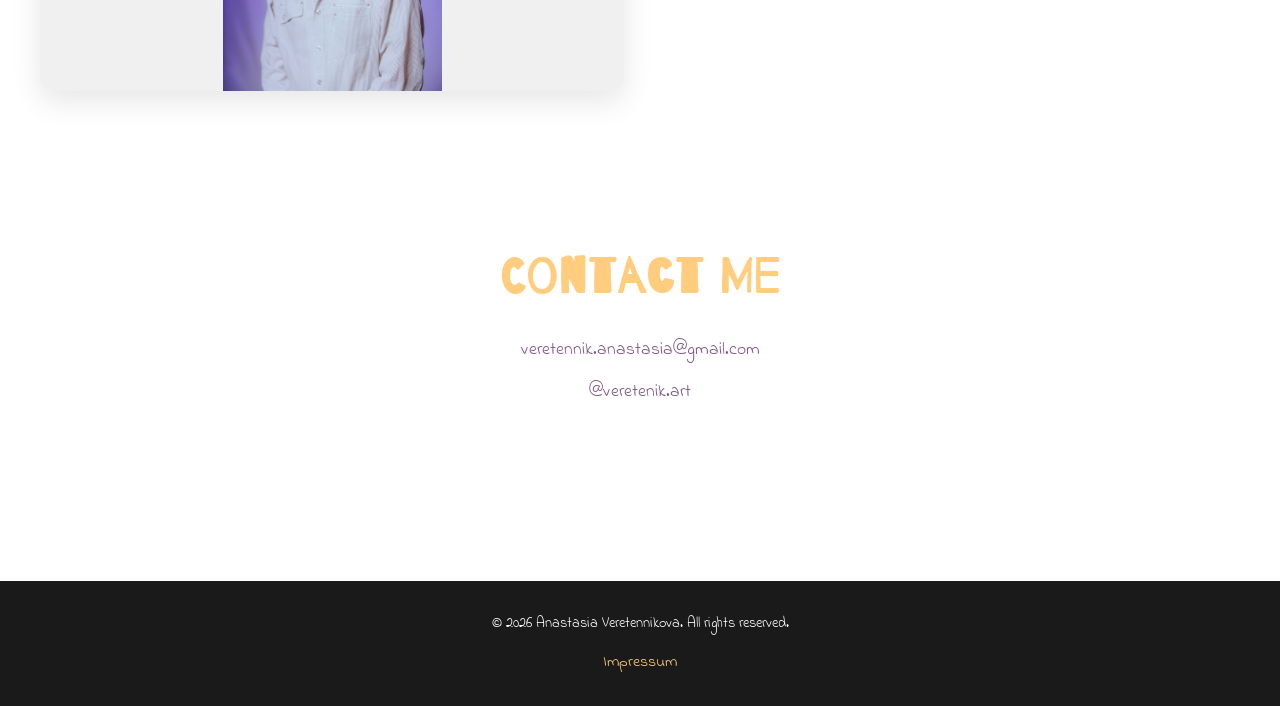
==== commit 95a791e9: "Poker and Hexen" ====
--- a/index.html
+++ b/index.html
@@ -133,11 +133,18 @@
                     <p>Digital artwork collection</p>
                 </div>
             </a>
-            <a href="projects/poker.html" class="project-card">
-                <img src="assets/Poker/Untitled_Artwork-1.png" alt="Poker Project">
-                <div class="project-overlay">
-                    <h3>Poker Project</h3>
-                    <p>Animation & design collaboration</p>
+            <a href="projects/poker.html" class="project-card poker-project-card">
+                <img src="assets/Poker/HomePageImage.webp" alt="Poker Animation Project">
+                <div class="project-overlay poker-overlay">
+                    <h3>Poker</h3>
+                    <p>Short animation film</p>
+                </div>
+            </a>
+            <a href="projects/hexen.html" class="project-card hexen-project-card">
+                <img src="assets/Hexen/Preview.webp" alt="Die Hexen im Bremer Ratskeller">
+                <div class="project-overlay hexen-overlay">
+                    <h3>Hexen</h3>
+                    <p>Animation short film</p>
                 </div>
             </a>
             <a href="projects/sehsuchte.html" class="project-card">
--- a/styles.css
+++ b/styles.css
@@ -461,6 +461,110 @@
     color: white;
 }
 
+/* Poker Project Card Special Styling */
+.poker-project-card {
+    box-shadow: none;
+}
+
+.poker-project-card img {
+    width: 100%;
+    height: 100%;
+    object-fit: cover;
+    background-color: transparent;
+}
+
+.poker-project-card:hover {
+    transform: none;
+}
+
+.poker-project-card:hover .poker-overlay {
+    opacity: 1;
+    background-color: #F82E64;
+}
+
+.poker-overlay {
+    position: absolute;
+    top: 0;
+    left: 0;
+    right: 0;
+    bottom: 0;
+    background: transparent;
+    display: flex;
+    flex-direction: column;
+    align-items: center;
+    justify-content: center;
+    color: white;
+    text-align: center;
+    opacity: 0;
+    transition: all 0.3s ease;
+    padding: 2rem;
+}
+
+.poker-overlay h3 {
+    font-size: 2.5rem;
+    font-family: "Barrio", system-ui;
+    margin-bottom: 0.5rem;
+    color: white;
+}
+
+.poker-overlay p {
+    font-size: 1.2rem;
+    font-family: "Indie Flower", cursive;
+    color: white;
+}
+
+/* Hexen Project Card Special Styling */
+.hexen-project-card {
+    box-shadow: none;
+}
+
+.hexen-project-card img {
+    width: 100%;
+    height: 100%;
+    object-fit: cover;
+    background-color: transparent;
+}
+
+.hexen-project-card:hover {
+    transform: none;
+}
+
+.hexen-project-card:hover .hexen-overlay {
+    opacity: 1;
+    background-color: #50277C;
+}
+
+.hexen-overlay {
+    position: absolute;
+    top: 0;
+    left: 0;
+    right: 0;
+    bottom: 0;
+    background: transparent;
+    display: flex;
+    flex-direction: column;
+    align-items: center;
+    justify-content: center;
+    color: white;
+    text-align: center;
+    opacity: 0;
+    transition: all 0.3s ease;
+    padding: 2rem;
+}
+
+.hexen-overlay h3 {
+    font-size: 2.5rem;
+    font-family: "Barrio", system-ui;
+    margin-bottom: 0.5rem;
+    color: white;
+}
+
+.hexen-overlay p {
+    font-size: 1.2rem;
+    font-family: "Indie Flower", cursive;
+    color: white;
+}
+
 /* ===== PARALLAX SCROLL EFFECT ===== */
 @keyframes scroll-gallery {
     0% {
@@ -643,6 +747,148 @@
     margin-top: 4rem;
 }
 
+/* ===== HEXEN PROJECT STYLES ===== */
+.hexen-detail {
+    position: relative;
+}
+
+.hexen-header {
+    margin-bottom: 0;
+    text-align: left;
+}
+
+.hexen-subtitle {
+    font-size: 1.1rem;
+    color: #50277C;
+    font-family: "Indie Flower", cursive;
+    margin: 0;
+    margin-bottom: 0.5rem;
+}
+
+.hexen-title {
+    font-size: 8rem;
+    color: #FFBE31;
+    margin: 0;
+    font-family: "Barrio", system-ui;
+    font-weight: 400;
+    line-height: 0.9;
+}
+
+.hexen-intro-text {
+    text-align: right;
+    margin-bottom: 3rem;
+    margin-top: 0;
+    max-width: 850px;
+    margin-left: auto;
+    margin-right: 0;
+}
+
+.hexen-intro-text p {
+    font-family: "Indie Flower", cursive;
+    font-size: 1.4rem;
+    color: #50277C;
+    line-height: 1.6;
+}
+
+.hexen-gallery {
+    margin: 3rem 0;
+}
+
+.hexen-full-width {
+    width: 100%;
+    margin-bottom: 2rem;
+}
+
+.hexen-full-width img {
+    width: 100%;
+    height: auto;
+    display: block;
+}
+
+.hexen-row-2 {
+    display: grid;
+    grid-template-columns: 1fr 1fr;
+    gap: 2rem;
+    margin-bottom: 2rem;
+    align-items: center;
+}
+
+.hexen-row-2-left {
+    display: flex;
+    flex-direction: column;
+    gap: 2rem;
+}
+
+.hexen-row-2-left img {
+    width: 100%;
+    height: auto;
+    display: block;
+}
+
+.hexen-row-2-right img {
+    width: 100%;
+    height: auto;
+    display: block;
+}
+
+.hexen-row-3 {
+    display: grid;
+    grid-template-columns: 1fr 1fr 1fr;
+    gap: 2rem;
+    margin-bottom: 2rem;
+}
+
+.hexen-row-3 img {
+    width: 100%;
+    height: auto;
+    display: block;
+}
+
+.hexen-button-container {
+    display: flex;
+    justify-content: center;
+    margin-top: 4rem;
+    padding-top: 2rem;
+}
+
+.hexen-back-btn,
+.hexen-back-btn-top {
+    padding: 10px 25px;
+    font-size: 0.95rem;
+    font-family: "Barrio", system-ui;
+    background-color: #50277C;
+    color: white;
+    text-decoration: none;
+    border-radius: 4px;
+    transition: all 0.3s ease;
+    letter-spacing: 1px;
+    display: inline-block;
+}
+
+.hexen-back-btn-top {
+    margin-bottom: 2rem;
+}
+
+.hexen-back-btn:hover,
+.hexen-back-btn-top:hover {
+    opacity: 0.8;
+    transform: scale(1.05);
+}
+
+@media (max-width: 768px) {
+    .hexen-title {
+        font-size: 2.5rem;
+    }
+
+    .hexen-row-2 {
+        grid-template-columns: 1fr;
+    }
+
+    .hexen-row-3 {
+        grid-template-columns: 1fr;
+    }
+}
+
 .footer-content {
     max-width: 1200px;
     margin: 0 auto;
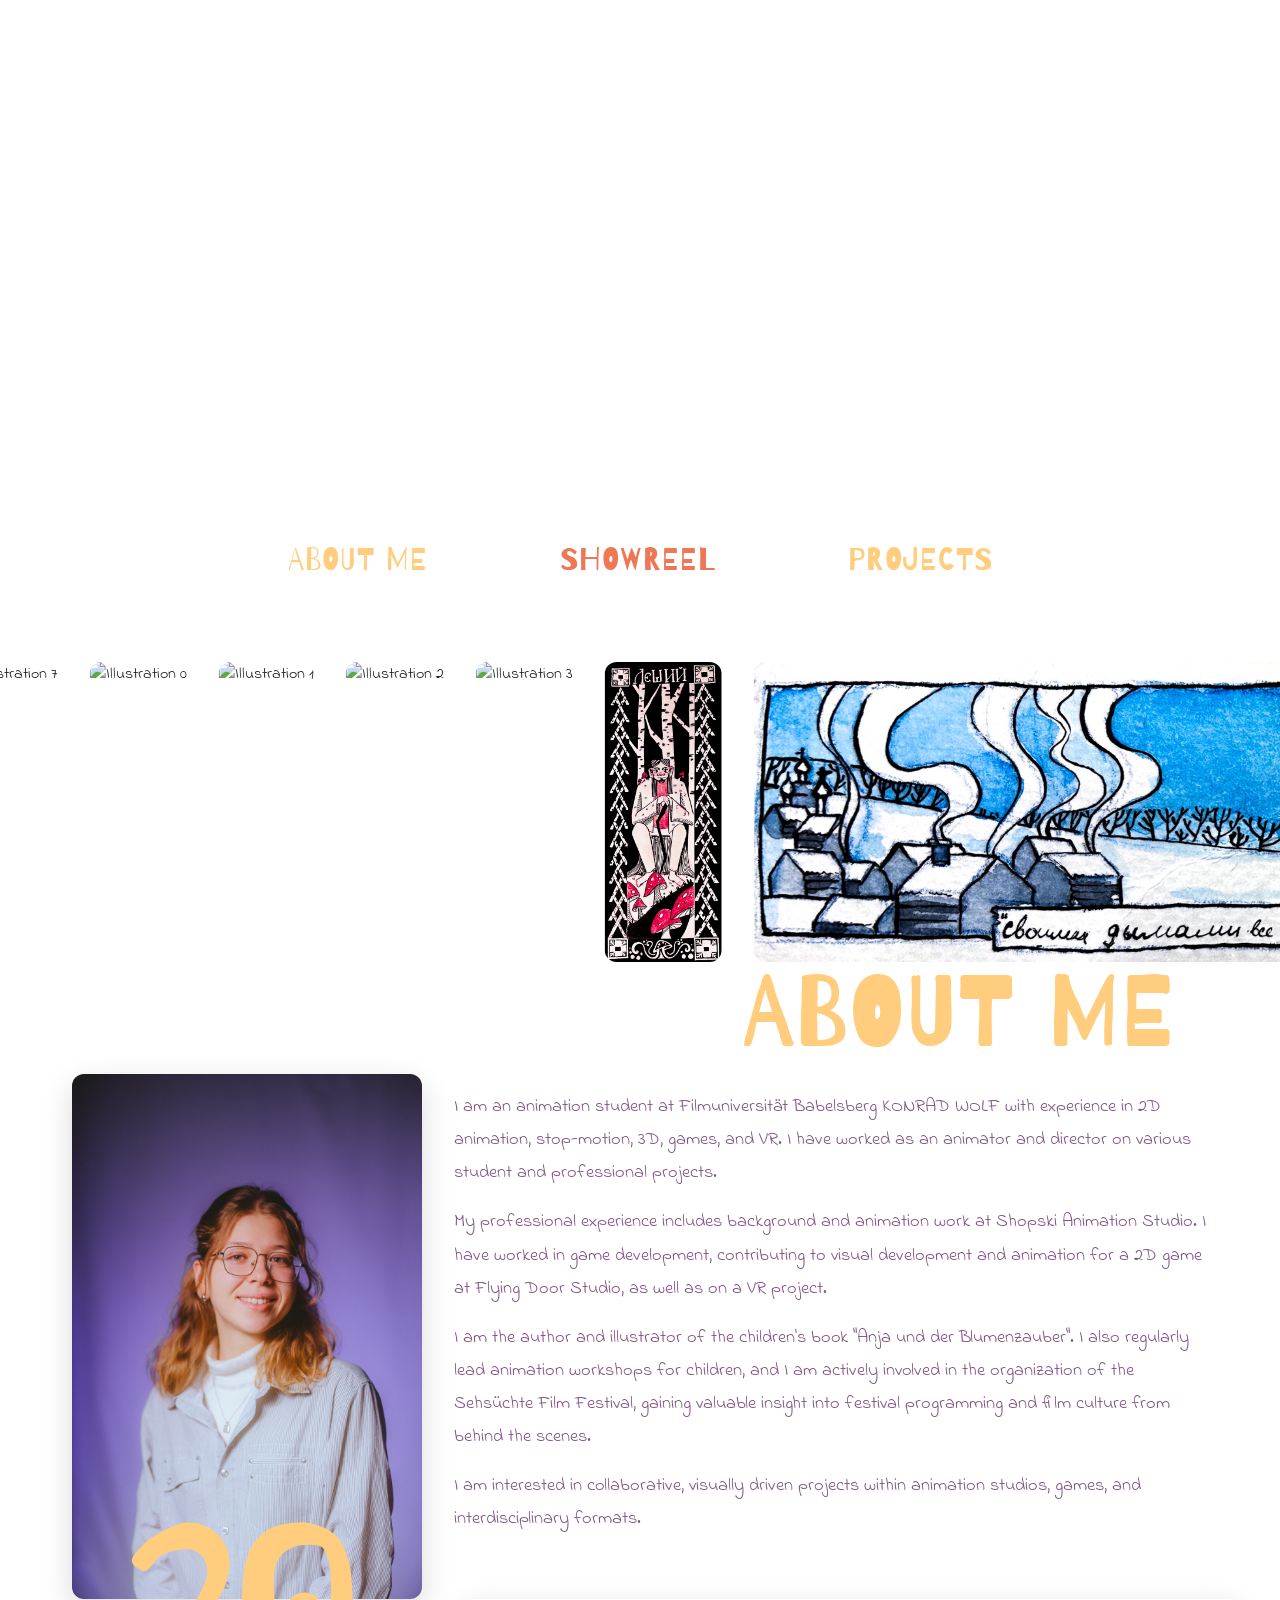
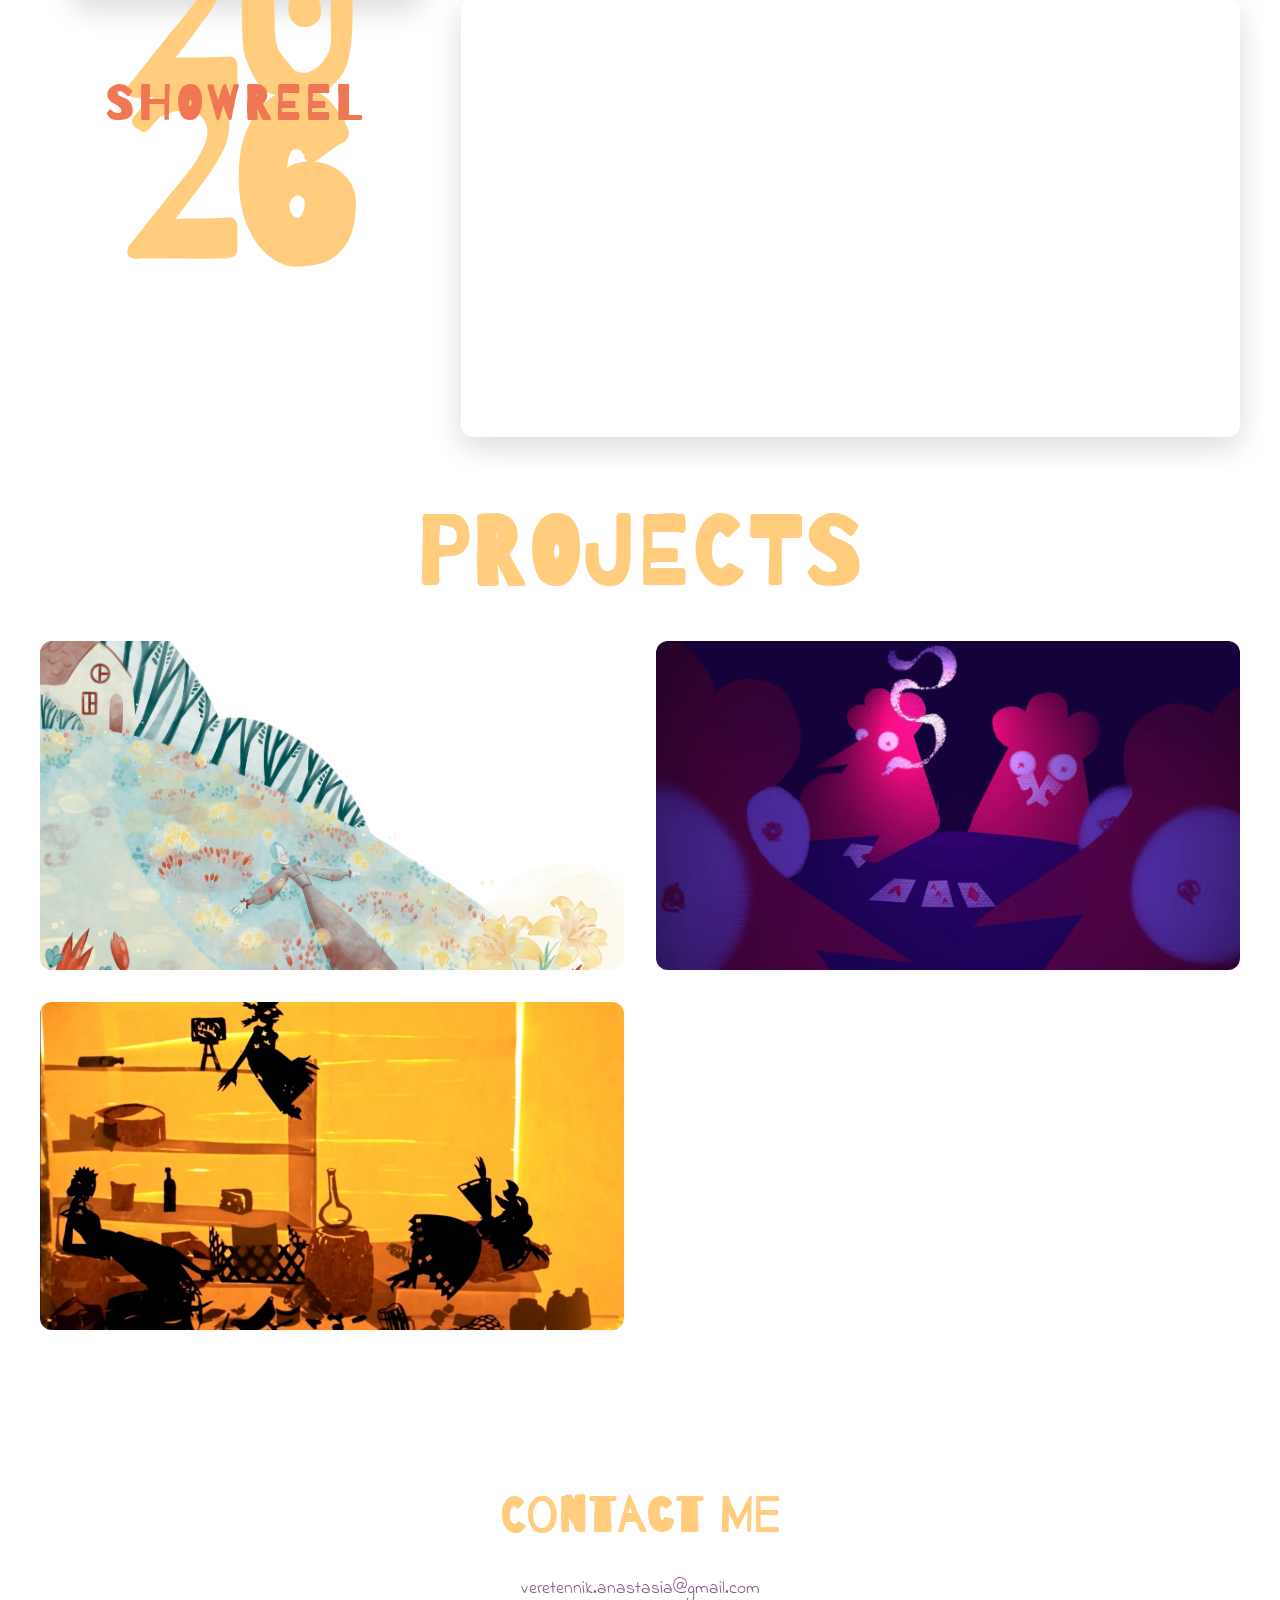
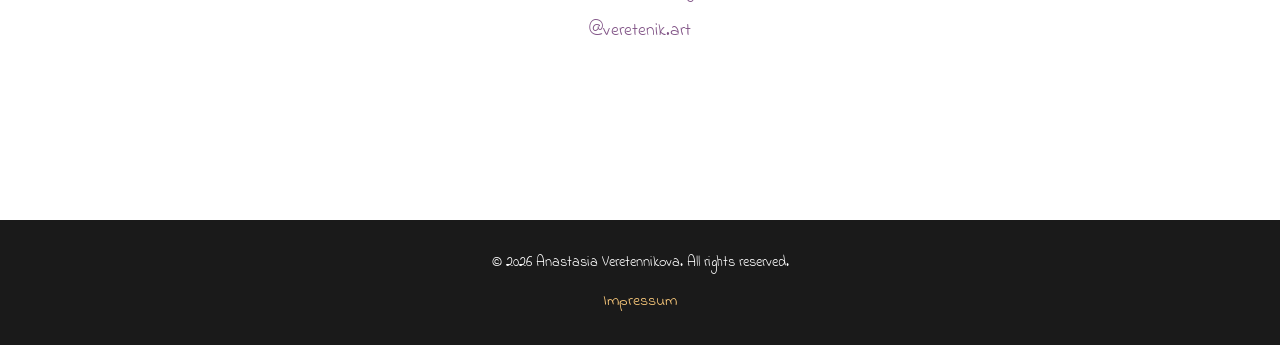
==== commit 56ec973e: "HexenDone" ====
--- a/index.html
+++ b/index.html
@@ -126,13 +126,6 @@
                     <p>Illustrated book</p>
                 </div>
             </a>
-            <a href="projects/illustration.html" class="project-card">
-                <img src="assets/Illustration/Untitled_Artwork%2059.png" alt="Illustration Series">
-                <div class="project-overlay">
-                    <h3>Illustration Series</h3>
-                    <p>Digital artwork collection</p>
-                </div>
-            </a>
             <a href="projects/poker.html" class="project-card poker-project-card">
                 <img src="assets/Poker/HomePageImage.webp" alt="Poker Animation Project">
                 <div class="project-overlay poker-overlay">
@@ -145,13 +138,6 @@
                 <div class="project-overlay hexen-overlay">
                     <h3>Hexen</h3>
                     <p>Animation short film</p>
-                </div>
-            </a>
-            <a href="projects/sehsuchte.html" class="project-card">
-                <img src="assets/2026_SehsüchteTeam-01180.jpg" alt="Sehsüchte Team">
-                <div class="project-overlay">
-                    <h3>Sehsüchte Team</h3>
-                    <p>Festival collaboration</p>
                 </div>
             </a>
         </div>
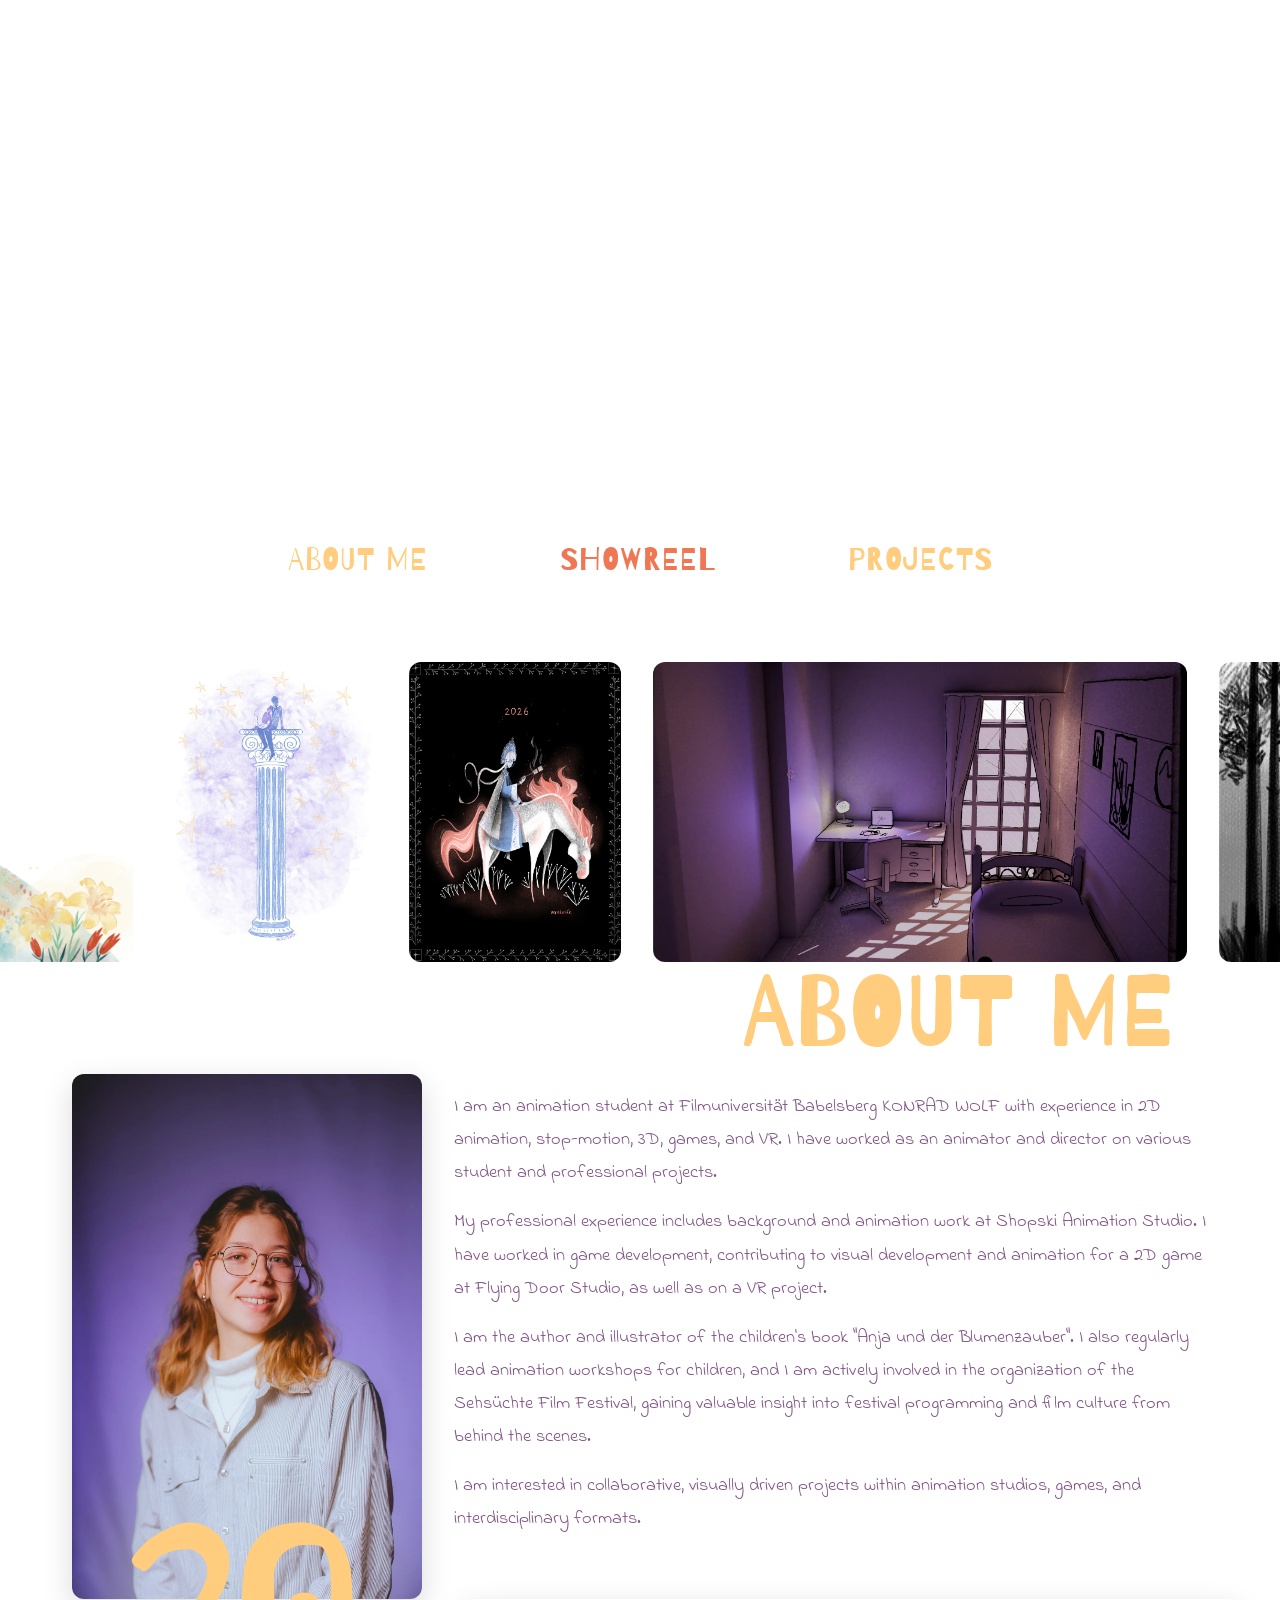
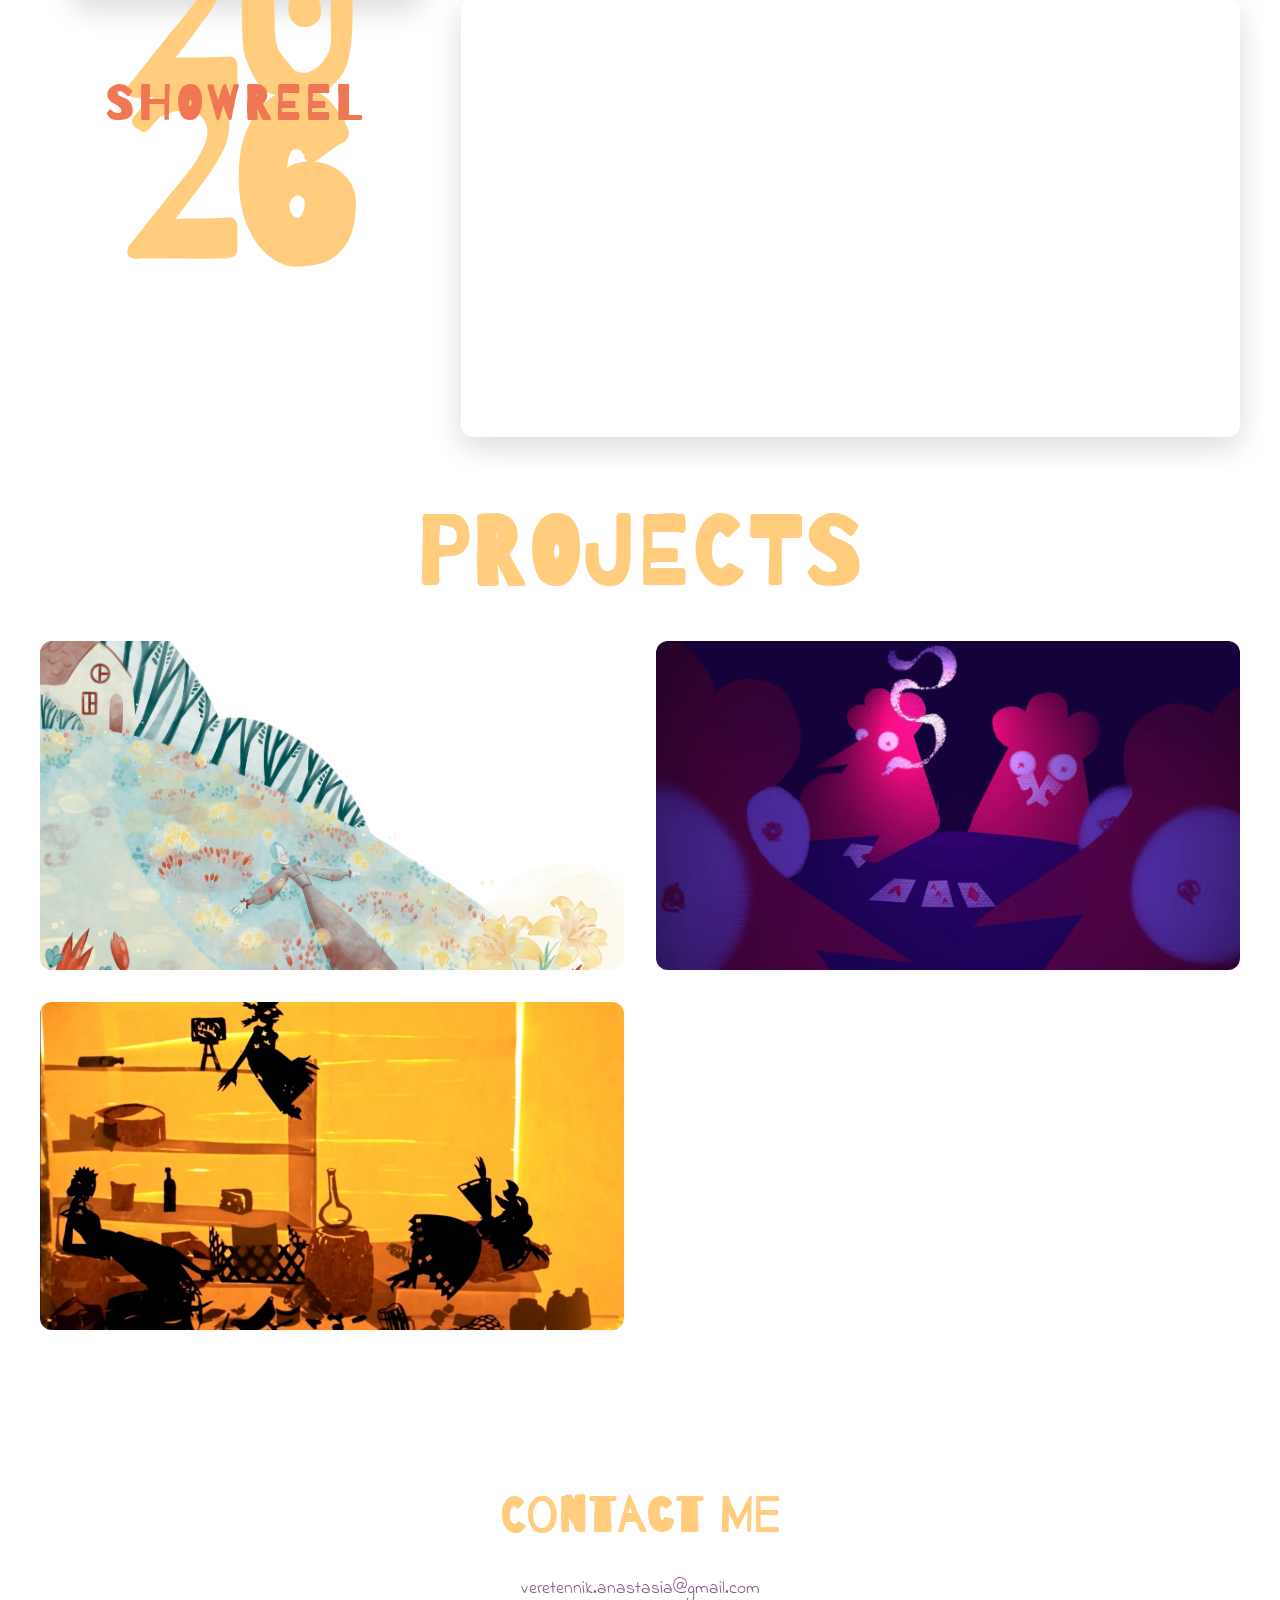
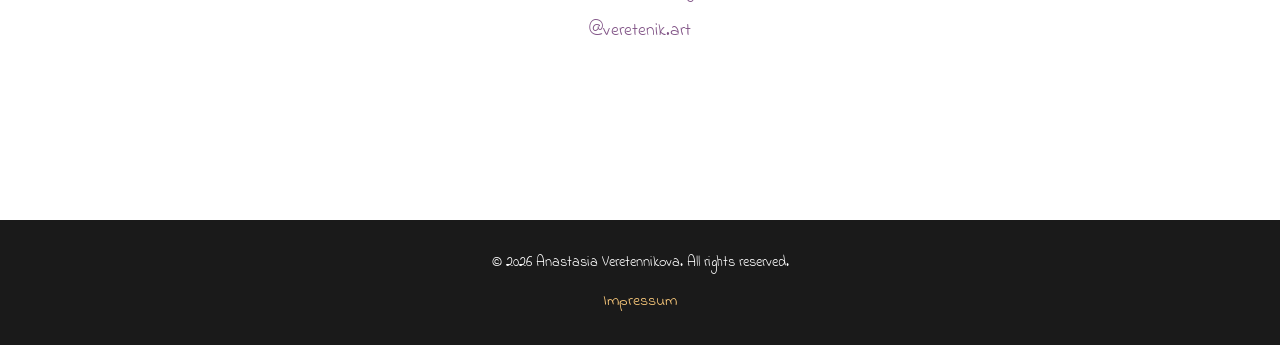
==== commit ec06dea0: "opti1" ====
--- a/index.html
+++ b/index.html
@@ -10,6 +10,8 @@
     <meta name="author" content="Anastasia Veretennikova">
     <meta name="robots" content="index, follow">
     <link rel="canonical" href="https://anastasia-veretennikova.de/">
+    <link rel="icon" type="image/x-icon" href="favicon.ico">
+    <link rel="apple-touch-icon" href="apple-touch-icon.png">
     <link rel="preconnect" href="https://fonts.googleapis.com">
     <link rel="preconnect" href="https://fonts.gstatic.com" crossorigin>
     <link href="https://fonts.googleapis.com/css2?family=Barrio&family=Indie+Flower&display=swap" rel="stylesheet">
@@ -39,28 +41,28 @@
         <div class="gallery-wrapper">
             <div class="gallery-container">
                 <div class="gallery-item">
-                    <img src="assets/Illustration/5.HEIC" alt="Illustration 5">
+                    <img src="assets/Illustration/5.webp" loading="lazy" alt="Illustration 5">
                 </div>
                 <div class="gallery-item">
-                    <img src="assets/Illustration/7.png" alt="Illustration 7">
+                    <img src="assets/Illustration/7.webp" loading="lazy" alt="Illustration 7">
                 </div>
                 <div class="gallery-item">
-                    <img src="assets/Illustration/0.png" alt="Illustration 0">
+                    <img src="assets/Illustration/0.webp" loading="lazy" alt="Illustration 0">
                 </div>
                 <div class="gallery-item">
-                    <img src="assets/Illustration/1.png" alt="Illustration 1">
+                    <img src="assets/Illustration/1.webp" loading="lazy" alt="Illustration 1">
                 </div>
                 <div class="gallery-item">
-                    <img src="assets/Illustration/2.png" alt="Illustration 2">
+                    <img src="assets/Illustration/2.webp" loading="lazy" alt="Illustration 2">
                 </div>
                 <div class="gallery-item">
-                    <img src="assets/Illustration/3.png" alt="Illustration 3">
+                    <img src="assets/Illustration/3.webp" loading="lazy" alt="Illustration 3">
                 </div>
                 <div class="gallery-item">
-                    <img src="assets/Illustration/4.jpg" alt="Illustration 4">
+                    <img src="assets/Illustration/4.webp" loading="lazy" alt="Illustration 4">
                 </div>
                 <div class="gallery-item">
-                    <img src="assets/Illustration/6.jpg" alt="Illustration 6">
+                    <img src="assets/Illustration/6.webp" loading="lazy" alt="Illustration 6">
                 </div>
             </div>
         </div>
@@ -71,7 +73,7 @@
         <div class="about-container">
             <h2 class="section-title">About Me</h2>
             <div class="about-image">
-                <img src="assets/2026_SehsüchteTeam-01180.jpg" alt="Portrait">
+                <img src="assets/2026_SehsüchteTeam-01180.webp" loading="lazy" alt="Portrait">
             </div>
             <div class="about-content">
                 <p class="about-text">
@@ -119,22 +121,22 @@
     <section id="projects" class="projects-section">
         <h2 class="section-title">Projects</h2>
         <div class="projects-grid">
-            <a href="projects/anja.html" class="project-card anja-project-card">
-                <img src="assets/Anja/a6.webp" alt="Anja Illustrated Book Project">
+            <a href="projects/anja/" class="project-card anja-project-card">
+                <img src="assets/Anja/a6.webp" loading="lazy" alt="Anja Illustrated Book Project">
                 <div class="project-overlay anja-overlay">
                     <h3>Anja</h3>
                     <p>Illustrated book</p>
                 </div>
             </a>
-            <a href="projects/poker.html" class="project-card poker-project-card">
-                <img src="assets/Poker/HomePageImage.webp" alt="Poker Animation Project">
+            <a href="projects/poker/" class="project-card poker-project-card">
+                <img src="assets/Poker/HomePageImage.webp" loading="lazy" alt="Poker Animation Project">
                 <div class="project-overlay poker-overlay">
                     <h3>Poker</h3>
                     <p>Short animation film</p>
                 </div>
             </a>
-            <a href="projects/hexen.html" class="project-card hexen-project-card">
-                <img src="assets/Hexen/Preview.webp" alt="Die Hexen im Bremer Ratskeller">
+            <a href="projects/hexen/" class="project-card hexen-project-card">
+                <img src="assets/Hexen/Preview.webp" loading="lazy" alt="Die Hexen im Bremer Ratskeller">
                 <div class="project-overlay hexen-overlay">
                     <h3>Hexen</h3>
                     <p>Animation short film</p>
@@ -156,7 +158,7 @@
     <footer class="footer">
         <div class="footer-content">
             <p>&copy; 2026 Anastasia Veretennikova. All rights reserved.</p>
-            <a href="impressum.html" class="footer-link">Impressum</a>
+            <a href="impressum/" class="footer-link">Impressum</a>
         </div>
     </footer>
 
